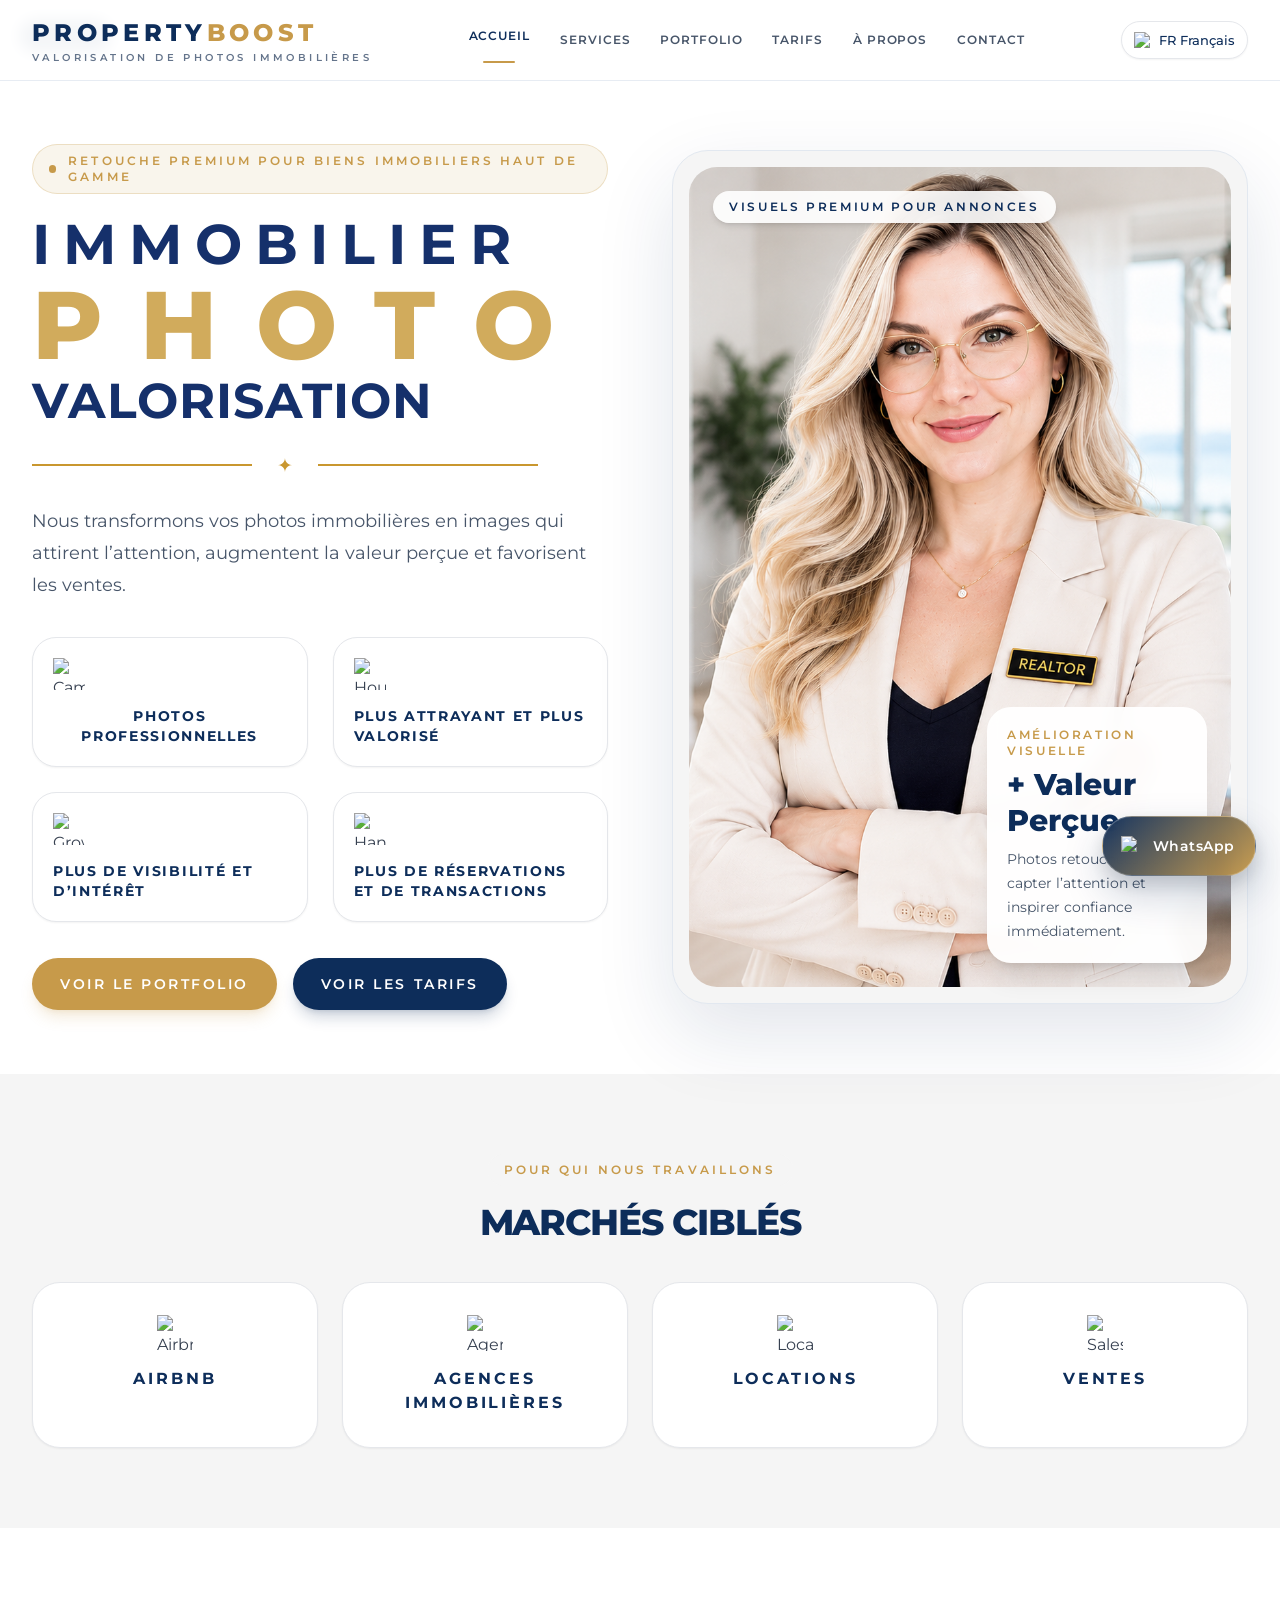
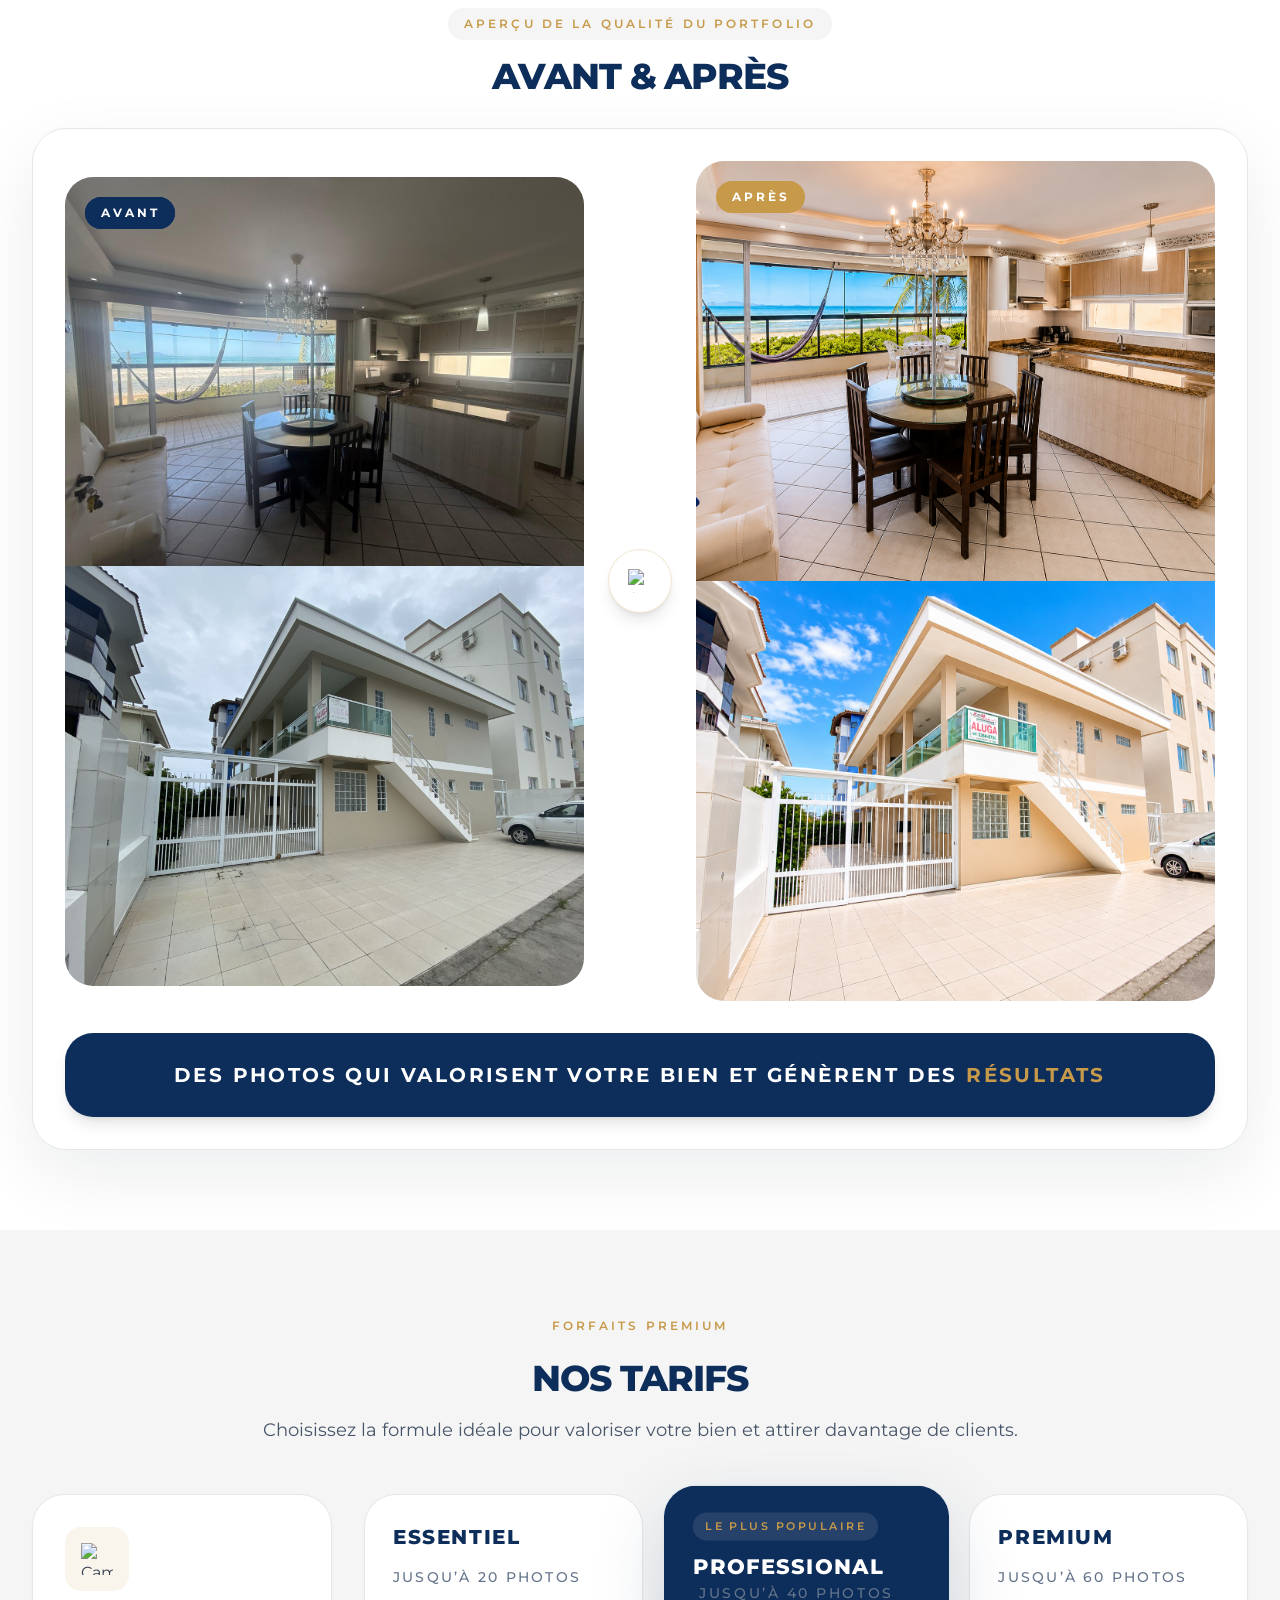
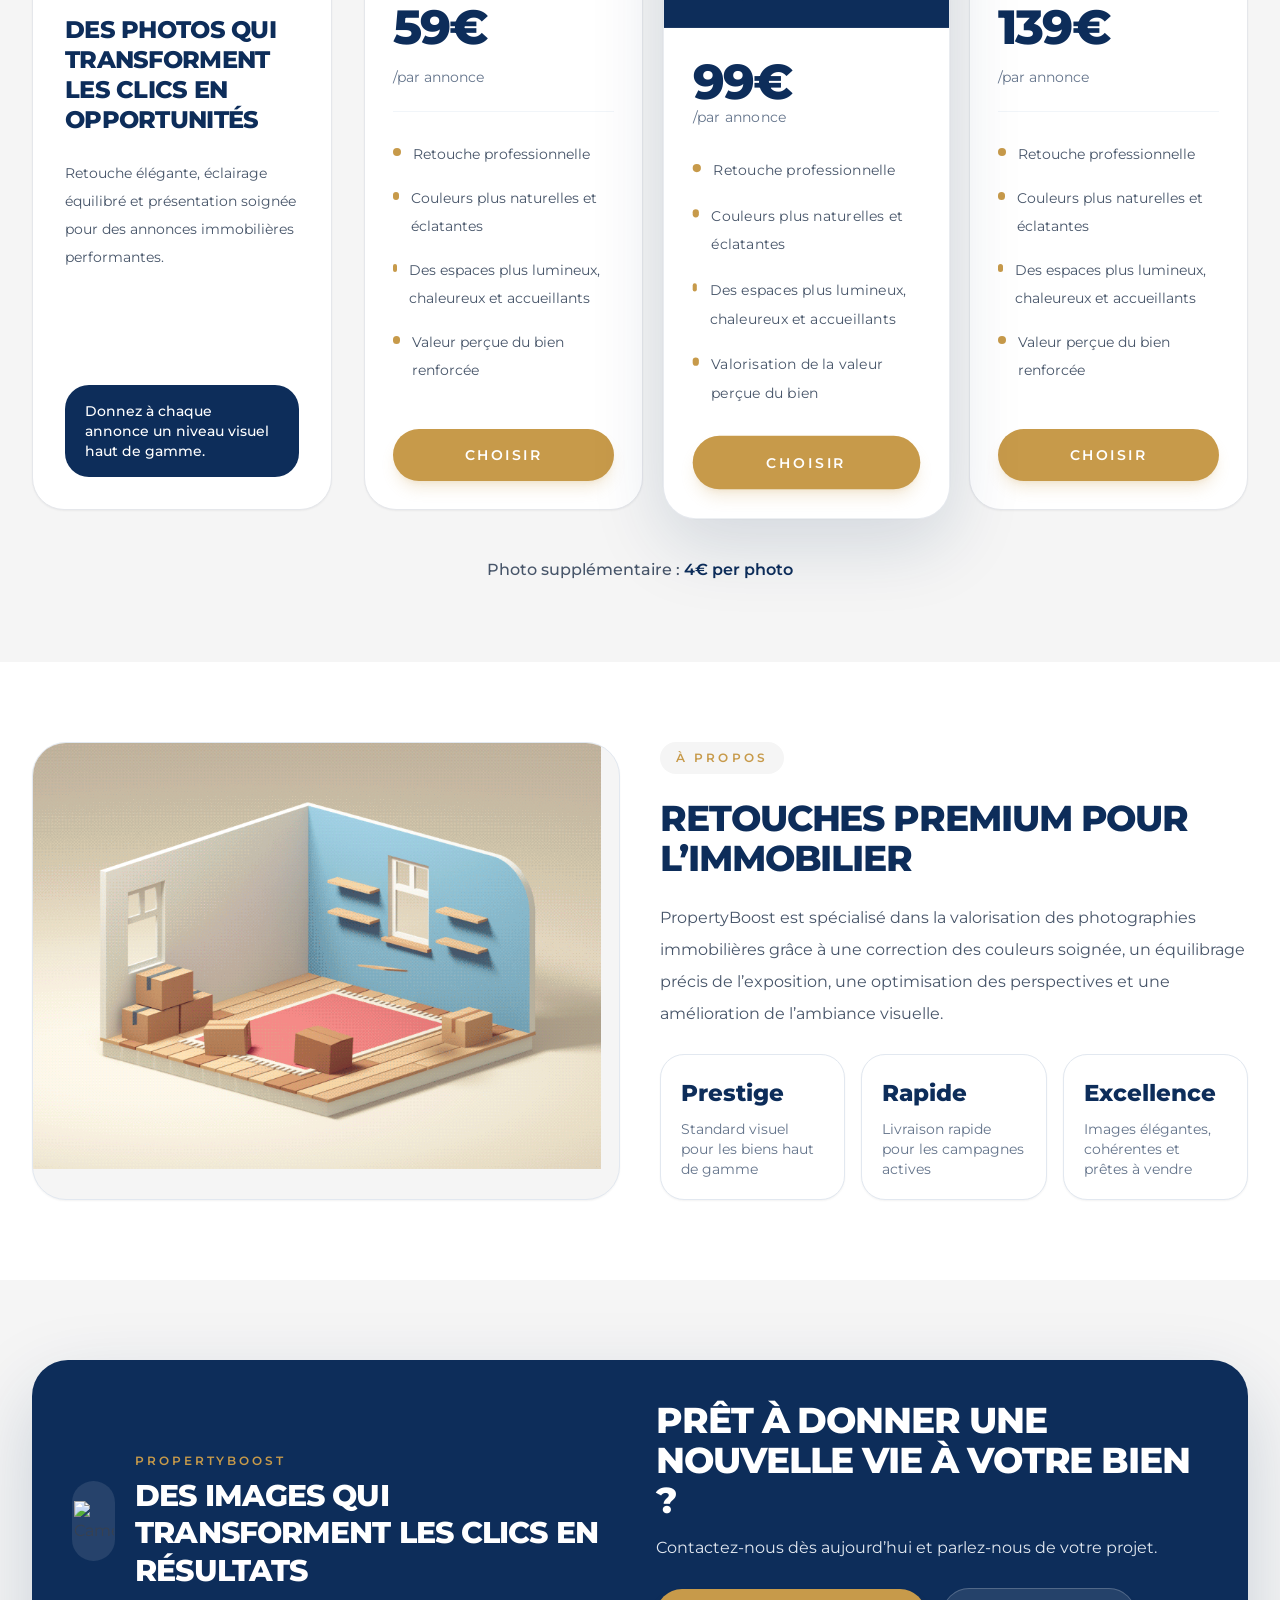
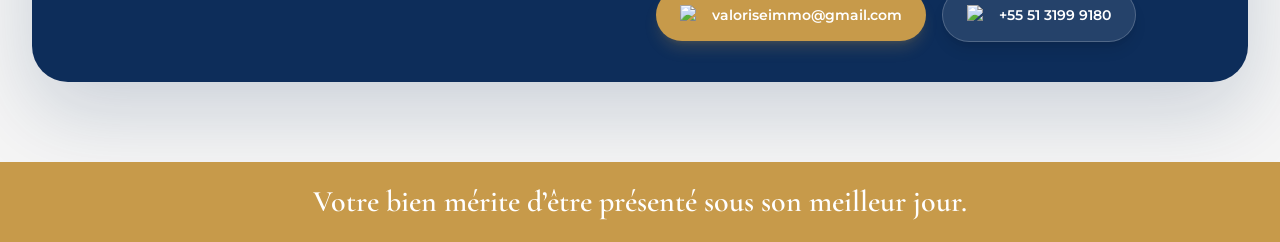
==== index-fr.html @ c387a3c5 "done" ====
<!DOCTYPE html>
<html lang="fr">

<head>
  <title>PropertyBoost | Valorisation de Photos Immobilières</title>
  <meta charset="UTF-8" />
  <meta name="viewport" content="width=device-width, initial-scale=1.0" />
  <meta name="robots" content="index,follow">
  <meta name="generator" content="GrapesJS Studio">
  <link rel="preconnect" href="https://fonts.googleapis.com" />
  <link rel="preconnect" href="https://fonts.gstatic.com" crossorigin="" />
  <link
    href="https://fonts.googleapis.com/css2?family=Montserrat:wght@400;500;600;700;800&amp;family=Cormorant+Garamond:wght@600&amp;display=swap"
    rel="stylesheet" />
  <link rel="stylesheet" href="style/style.css">
</head>

<body class="gjs-t-body font-body cls-b165z3">
  <header class="site-header">
    <div id="iqrh4" class="header-container"><a href="#home" id="i1y8k" class="gjs-t-link logo-link"><span id="ixnlo"
          class="font-heading logo-title">
          PROPERTY<span id="iyy2k" class="cls-drg2r9">BOOST</span></span><span id="ippuo" class="logo-subtitle">
          Valorisation de Photos Immobilières
        </span></a>
      <nav id="ilu0y" class="desktop-navigation">
        <ul id="iiwvq" class="navigation-menu">
          <li id="i2iug" class="navigation-item"><a href="#home" id="i4ako"
              class="gjs-t-link navigation-link">Accueil</a><span id="i8crd" class="active-underline"></span></li>
          <li id="i7rgg" class="navigation-item"><a href="#services" id="i0rs3"
              class="gjs-t-link navigation-link">Services</a><span class="active-underline" id="i9lhvs"></span></li>
          <li id="iofmj" class="navigation-item"><a href="#portfolio" id="i9e75"
              class="gjs-t-link navigation-link">Portfolio</a><span class="active-underline" id="iy57r4"></span></li>
          <li id="ifayh" class="navigation-item"><a href="#pricing" id="ibzce"
              class="gjs-t-link navigation-link">Tarifs</a><span class="active-underline" id="i9ditj"></span></li>
          <li id="ii6fx" class="navigation-item"><a href="#about" id="ijbl3"
              class="gjs-t-link navigation-link">À Propos</a><span class="active-underline" id="irwb7z"></span></li>
          <li id="ibzej" class="navigation-item"><a href="#contact" id="i36of"
              class="gjs-t-link navigation-link">Contact</a><span class="active-underline" id="ikwk45"></span></li>
        </ul>
      </nav>      
      <div id="i3m2j" class="header-actions">
        <div id="iolgo" class="language-selector-wrapper"><button type="button" id="ivhn7"
            class="gjs-t-border language-selector"><img
              src="https://api.iconify.design/lucide-globe.svg?color=%230D2D5A" alt="Globe" id="i4gx1"
              class="globe-icon" /><span id="i7l8g">FR Français</span></button>
          <div id="isf4d" class="language-dropdown"><a href="index-pt.html" id="i04xs" class="language-option">PT Português</a><a
              href="index-fr.html" id="iryu9" class="language-option">FR Français</a><a href="index.html" id="i0527"
              class="language-option">EN English</a></div>
        </div><button type="button" id="menuToggle" aria-expanded="false" aria-controls="mobileMenu"
          class="mobile-menu-button"><img src="https://api.iconify.design/lucide-menu.svg?color=%230D2D5A" alt="Menu"
            id="ip70k" class="menu-icon" /></button>
      </div>
    </div>
    <div id="mobileMenu" class="mobile-navigation-panel">
      <div id="mobileMenuContent" class="mobile-navigation-container">
        <nav>
          <ul id="icytn" class="mobile-navigation-menu">
            <li id="iad0h"><a href="#home" id="iinnr" class="navigation-link">Accueil</a></li>
            <li id="i6fok"><a href="#services" id="iric9" class="navigation-link">Services</a></li>
            <li id="i4dnq"><a href="#portfolio" id="iz6oi" class="navigation-link">Portfolio</a></li>
            <li id="iqvyj"><a href="#pricing" id="iq1dc" class="navigation-link">Tarifs</a></li>
            <li id="icka6"><a href="#about" id="ii0n7" class="navigation-link">À Propos</a></li>
            <li id="igbqf"><a href="#contact" id="iiorf" class="navigation-link">Contact</a></li>
          </ul>
        </nav>
        <div class="mobile-language-selector"><img src="https://api.iconify.design/lucide-globe.svg?color=%230D2D5A"
            alt="Globe" class="globe-icon" /><select type="text" class="language-dropdown">
            <option>PT Português</option>
            <option>FR Français</option>
            <option selected>EN English</option>
          </select></div>
      </div>
    </div>
  </header>

  <main class="main-content" id="izojv">
    <section id="home" class="hero-section">
      <div id="iqb0h" class="hero-container">
        <div class="hero-content">

          
          <div class="hero-text-block">
            <div class="hero-eyebrow"><span class="eyebrow-dot"></span>
              Retouche Premium pour Biens Immobiliers Haut de Gamme
            </div>

            <h1 class="hero-title">
    <span class="top">IMMOBILIER</span>
    <span class="middle">PHOTO</span>
    <span class="bottom">VALORISATION</span>
</h1>
<div class="divider" style="margin-top: 0px;">
        <span></span>
        <i>✦</i>
        <span></span>
    </div>

            <p class="hero-description">
              Nous transformons vos photos immobilières en images qui attirent l’attention, augmentent la valeur perçue et favorisent les ventes.
            </p>
          </div>

          <div class="features">


            <div id="ibzio3" class="gjs-t-border benefit-card"><img
                src="https://api.iconify.design/lucide-camera.svg?color=%23C79A4A" alt="Camera" id="it31qn"
                class="benefit-icon" />
              <h3 class="font-heading benefit-title">Photos Professionnelles</h3>
            </div>


            <div class="gjs-t-border benefit-card"><img
                src="https://api.iconify.design/lucide-house.svg?color=%23C79A4A" alt="House" class="benefit-icon" />
              <h3 class="font-heading benefit-title">Plus Attrayant et Plus Valorisé</h3>
            </div>

            <div class="gjs-t-border benefit-card"><img
                src="https://api.iconify.design/lucide-chart-column-increasing.svg?color=%23C79A4A" alt="Growth chart"
                class="benefit-icon" />
              <h3 class="font-heading benefit-title">Plus de Visibilité et d’Intérêt</h3>
            </div>
            <div class="gjs-t-border benefit-card"><img
                src="https://api.iconify.design/lucide-handshake.svg?color=%23C79A4A" alt="Handshake"
                class="benefit-icon" />
              <h3 class="font-heading benefit-title">Plus de Réservations et de Transactions</h3>
            </div>

          </div>




          <div class="hero-buttons"><a href="#portfolio" class="gjs-t-button primary-button" id="ih6dje">
              Voir le Portfolio
            </a><a href="#pricing" class="gjs-t-button secondary-button">
              Voir les Tarifs
            </a></div>
        </div>
        <div class="hero-media">
          <div id="ix55rl" class="hero-image-card"><img
              src="img/realtor.png"
              alt="Prestige real estate interior" id="iaegj3" class="hero-image" />
            <div class="hero-image-badge">
              Visuels Premium pour Annonces
            </div>
            <div class="hero-floating-stat">
              <div class="stat-label">Amélioration Visuelle</div>
              <div class="font-heading stat-value">+ Valeur Perçue</div>
              <p class="stat-description">Photos retouchées pour capter l’attention et inspirer confiance immédiatement.</p>
            </div>
          </div>
        </div>
      </div>
    </section>
    <section id="services" class="target-markets-section">
      <div class="markets-container" id="i5rl07">
        <div class="section-heading-block" id="i3jpkh"><span class="section-eyebrow">Pour Qui Nous Travaillons</span>
          <h2 class="gjs-t-h2 font-heading section-title">Marchés Ciblés</h2>
        </div>
        <div class="markets-grid">
          <div class="gjs-t-border market-card"><img
              src="https://api.iconify.design/lucide-bed-double.svg?color=%23C79A4A" alt="Airbnb icon"
              class="market-icon" />
            <h3 class="font-heading market-title">Airbnb</h3>
          </div>
          <div class="gjs-t-border market-card"><img
              src="https://api.iconify.design/lucide-building-2.svg?color=%23C79A4A" alt="Agencies icon"
              class="market-icon" />
            <h3 class="font-heading market-title">Agences Immobilières</h3>
          </div>
          <div class="gjs-t-border market-card"><img
              src="https://api.iconify.design/lucide-key-round.svg?color=%23C79A4A" alt="Locations icon"
              class="market-icon" />
            <h3 class="font-heading market-title">Locations</h3>
          </div>
          <div id="idj84i" class="gjs-t-border market-card"><img
              src="https://api.iconify.design/lucide-house.svg?color=%23C79A4A" alt="Sales icon" class="market-icon" />
            <h3 class="font-heading market-title">Ventes</h3>
          </div>
        </div>
      </div>
    </section>
    <section id="portfolio" class="before-after-section">
      <div id="i6tmho" class="before-after-container">
        <div class="section-heading-block" id="iyxge1"><span class="section-eyebrow">Aperçu de la Qualité du Portfolio</span>
          <h2 class="gjs-t-h2 font-heading section-title">Avant & Après</h2>
        </div>
        <div class="gjs-t-border comparison-card">
          <div id="iuucvt" class="comparison-grid">
            <div class="before-image-block"><span id="io1sx3" class="before-label">Avant</span><img alt="Before Image"
                src="img/before1.jpg" /><img
                src="img/before2.jpeg"
                alt="Before image" id="iiahxk" class="before-image" /><span id="ivdfng"
                class="before-label">Avant</span></div>
            <div class="arrow-button-wrapper"><button type="button" class="comparison-arrow-button"><img
                  src="https://api.iconify.design/lucide-arrow-right.svg?color=%230D2D5A" alt="Arrow right"
                  class="arrow-icon" /></button></div>
            <div class="after-image-block"><span class="after-label">Après</span><img
                src="img/after1.png"
                alt="After image" id="i7fdrf" class="after-image" /><img
                src="img/after2.png"
                alt="After image" id="i7fdrf-2" class="after-image" /></div>
          </div>
          <div class="highlight-banner">
            <p class="font-heading highlight-text">
              Des photos qui valorisent votre bien et génèrent des <span class="cls-w8lfhp">résultats</span></p>
          </div>
        </div>
      </div><span id="i8z3x3" class="before-label">Avant</span>
    </section>
    <section id="pricing" class="pricing-section">
      <div class="pricing-container">
        <div id="ian3tk" class="pricing-heading-block"><span class="section-eyebrow">Forfaits Premium</span>
          <h2 id="i8ly2t" class="gjs-t-h2 font-heading section-title">Nos Tarifs</h2>
          <p class="section-subtitle">Choisissez la formule idéale pour valoriser votre bien et attirer davantage de clients.</p>
        </div>
        <div class="pricing-layout">
          <div class="gjs-t-border institutional-card">
            <div class="institutional-content">
              <div class="institutional-icon-box"><img
                  src="https://api.iconify.design/lucide-camera.svg?color=%23C79A4A" alt="Camera icon"
                  class="institutional-icon" /></div>
              <h3 class="font-heading institutional-title">
                Des Photos Qui Transforment les Clics en Opportunités
              </h3>
              <p class="institutional-description">
                Retouche élégante, éclairage équilibré et présentation soignée pour des annonces immobilières performantes.
              </p>
            </div>
            <div class="institutional-footer">
              Donnez à chaque annonce un niveau visuel haut de gamme.
            </div>
          </div>
          <div id="ikaz5h" class="pricing-cards-grid">
            <article class="gjs-t-border pricing-card">
              <div class="pricing-card-header"><span class="font-heading plan-name">Essentiel</span><span
                  class="plan-volume">Jusqu’à 20 photos</span>
                <div class="price-block"><span id="iz72oi" class="font-heading price">59€</span></div><span
                  class="price-note">/par annonce</span>
              </div>
              <ul class="feature-list">
                <li class="feature-item"><span class="cls-12ids6"></span><span>Retouche professionnelle</span></li>
                <li class="feature-item"><span class="cls-nmmp1r"></span><span>Couleurs plus naturelles et éclatantes</span>
                </li>
                <li class="feature-item"><span class="cls-pkrexa"></span><span>Des espaces plus lumineux, chaleureux et accueillants</span></li>
                <li class="feature-item"><span class="cls-zg63nb"></span><span>Valeur perçue du bien renforcée</span>
                </li>
              </ul><a
                href="https://wa.me/555131999180?text=Hello!%20I%27ve%20seen%20your%20website%20and%20I%27m%20interested%20in%20the%20Essentiel%20package%20to%20improve%20the%20photos%20of%20my%20property.%20Could%20you%20tell%20me%20more%20about%20your%20services%20and%20pricing%3F"
                id="ip2obi" class="plan-button">Choisir</a>
            </article>
            <article class="gjs-t-border featured-pricing-card">
              <div class="featured-header">
                <div class="featured-label">Le Plus Populaire</div><span id="iklgr7"
                  class="font-heading plan-name">Professional</span><span id="i9tzn2" class="plan-volume"><br />
                  <div> Jusqu’à 40 photos</div>
                </span>
              </div>
              <div id="ism0sa" class="featured-body">
                <div class="price-block"><span class="font-heading price">99€</span></div><span
                  class="price-note">/par annonce</span>
                <ul class="feature-list">
                  <li class="feature-item"><span class="cls-j9nxk5"></span><span>Retouche professionnelle</span></li>
                  <li class="feature-item"><span class="cls-llq90h"></span><span>Couleurs plus naturelles et éclatantes</span>
                  </li>
                  <li class="feature-item"><span class="cls-pkrexa"></span><span>Des espaces plus lumineux, chaleureux et accueillants</span></li>
                  <li class="feature-item"><span class="cls-ceo98e"></span><span>Valorisation de la valeur perçue du bien</span></li>
                </ul><a
                  href="https://wa.me/555131999180?text=Hello!%20I%27ve%20seen%20your%20website%20and%20I%27m%20interested%20in%20the%20Professional%20package%20to%20improve%20the%20photos%20of%20my%20property.%20Could%20you%20tell%20me%20more%20about%20your%20services%20and%20pricing%3F"
                  id="iwxd4n" class="plan-button">Choisir</a>
              </div>
            </article>
            <article id="imapnm" class="gjs-t-border pricing-card">
              <div class="pricing-card-header"><span class="font-heading plan-name">Premium</span><span
                  class="plan-volume">Jusqu’à 60 photos</span>
                <div class="price-block"><span class="font-heading price">139€</span></div><span
                  class="price-note">/par annonce</span>
              </div>
              <ul class="feature-list">
                <li class="feature-item"><span class="cls-le7lk2"></span><span>Retouche professionnelle</span></li>
                <li class="feature-item"><span class="cls-ptq5at"></span><span>Couleurs plus naturelles et éclatantes</span>
                </li>
                <li class="feature-item"><span class="cls-pkrexa"></span><span>Des espaces plus lumineux, chaleureux et accueillants</span></li>
                <li class="feature-item"><span class="cls-8adt18"></span><span>Valeur perçue du bien renforcée</span>
                </li>
              </ul><a
                href="https://wa.me/555131999180?text=Hello!%20I%27ve%20seen%20your%20website%20and%20I%27m%20interested%20in%20the%20Premium%20package%20to%20improve%20the%20photos%20of%20my%20property.%20Could%20you%20tell%20me%20more%20about%20your%20services%20and%20pricing%3F"
                id="i4w1ez" class="plan-button">Choisir</a>
            </article>
          </div>
        </div>
        <div id="ixn4tl" class="additional-pricing-note">
          Photo supplémentaire : <span class="cls-5soxs5">4€ per photo</span></div>
      </div>
    </section>
    <section id="about" class="about-section">
      <div class="about-container">
        <div class="about-media" id="iqmsd5"><img alt="gif"
            src="img/gif.gif"
            id="ivww44" /></div>
        <div class="about-content"><span class="section-eyebrow" id="ix8ldb">À Propos</span>
          <h2 class="gjs-t-h2 font-heading section-title" id="idlg52">Retouches Premium pour l’Immobilier</h2>
          <p class="about-paragraph" id="i5cs02">PropertyBoost est spécialisé dans la valorisation des photographies immobilières grâce à une correction des couleurs soignée, un équilibrage précis de l’exposition, une optimisation des perspectives et une amélioration de l’ambiance visuelle. </p>
          <div class="about-stats">
            <div class="stat-card">
              <div class="font-heading stat-number">Prestige</div>
              <div class="stat-text">Standard visuel pour les biens haut de gamme</div>
            </div>
            <div class="stat-card">
              <div class="font-heading stat-number">Rapide</div>
              <div class="stat-text">Livraison rapide pour les campagnes actives</div>
            </div>
            <div class="stat-card">
              <div class="font-heading stat-number">Excellence</div>
              <div class="stat-text">Images élégantes, cohérentes et prêtes à vendre</div>
            </div>
          </div>
        </div>
      </div>
    </section>
    <section id="contact" class="final-cta-section">
      <div id="iu2zzf" class="cta-container">
        <div id="izx1ih" class="cta-banner">
          <div class="cta-left-column">
            <div class="cta-icon-wrap"><img src="https://api.iconify.design/lucide-camera.svg?color=%23C79A4A"
                alt="Camera icon" class="cta-camera-icon" /></div>
            <div class="cta-left-content"><span class="cta-left-label">PropertyBoost</span>
              <p class="font-heading cta-left-text">
                Des Images Qui Transforment les Clics en Résultats
              </p>
            </div>
          </div>
          <div class="cta-right-column" id="i6k6xg">
            <div class="cta-text-block">
              <h2 id="iuixsd" class="font-heading cta-heading">
                Prêt à Donner une Nouvelle Vie à Votre Bien ?
              </h2>
              <p id="iil52k" class="cta-subtitle">Contactez-nous dès aujourd’hui et parlez-nous de votre projet.</p>
            </div>
            <div class="cta-buttons-row"><a href="mailto:valoriseimmo@gmail.com?subject=Contact Property Boost"
                id="ib0dyj" class="email-button"><img src="https://api.iconify.design/lucide-mail.svg?color=white"
                  alt="Email" class="email-icon" /> valoriseimmo@gmail.com</a><a
                href="https://wa.me/555131999180?text=Hello!%20I%27ve%20seen%20your%20website%20and%20I%27m%20interested%20in%20improving%20the%20photos%20of%20my%20property.%20Could%20you%20tell%20me%20more%20about%20your%20services%20and%20pricing%3F"
                id="i4ntef" target="_blank" rel="noopener noreferrer" class="whatsapp-button"><img
                  src="https://api.iconify.design/lucide-phone.svg?color=white" alt="Phone" id="i1bjzq"
                  class="phone-icon" /> +55 51 3199 9180</a></div>
          </div>
        </div>
      </div>
    </section>
  </main>
  <footer id="iks1ra" class="site-footer">
    <div id="itfjbk" class="footer-container">
      <p id="i6km2o" class="font-script footer-text">
        Votre bien mérite d’être présenté sous son meilleur jour.
      </p>
    </div><a
      href="https://wa.me/555131999180?text=Hello!%20I%27ve%20seen%20your%20website%20and%20I%27m%20interested%20in%20improving%20the%20photos%20of%20my%20property.%20Could%20you%20tell%20me%20more%20about%20your%20services%20and%20pricing%3F"
      id="i4ntef-2" target="_blank" rel="noopener noreferrer" aria-label="Chat with us on WhatsApp"
      class="whatsapp-button floating-whatsapp-button"><img
        src="https://api.iconify.design/lucide-message-circle.svg?color=white" alt="WhatsApp" id="i1bjzq-2"
        class="phone-icon" /><span>WhatsApp</span></a>
  </footer>
  <script id="iv6ysm">
    const menuToggle = document.getElementById('menuToggle');
    const mobileMenuContent = document.getElementById('mobileMenuContent');
    const mobileMenu = document.getElementById('mobileMenu');

    if (menuToggle && mobileMenuContent) {
      mobileMenuContent.classList.add('hidden');

      menuToggle.addEventListener('click', function () {
        const isOpen = !mobileMenuContent.classList.contains('hidden');
        mobileMenuContent.classList.toggle('hidden');
        menuToggle.setAttribute('aria-expanded', String(!isOpen));
      });

      document.querySelectorAll('#mobileMenuContent a').forEach(function (link) {
        link.addEventListener('click', function () {
          mobileMenuContent.classList.add('hidden');
          menuToggle.setAttribute('aria-expanded', 'false');
        });
      });
    }

    const portfolioSection = document.getElementById('portfolio');
    const pricingSection = document.getElementById('pricing');
    if (portfolioSection && pricingSection && portfolioSection.nextElementSibling !== pricingSection) {
      portfolioSection.insertAdjacentElement('afterend', pricingSection);
    }

    const desktopLinks = Array.from(document.querySelectorAll('#iiwvq .navigation-link'));
    const desktopItems = Array.from(document.querySelectorAll('#iiwvq li'));

    function setActiveNav(hash) {
      desktopItems.forEach(function (item) {
        const underline = item.querySelector('.active-underline');
        const link = item.querySelector('.navigation-link');
        const isActive = link && link.getAttribute('href') === hash;

        if (underline) {
          underline.style.display = isActive ? 'block' : 'none';
        }

        if (link) {
          link.style.color = isActive ? 'rgb(13 45 90 / 1)' : 'rgb(71 85 105 / 1)';
        }
      });
    }

    function getCurrentSection() {
      const header = document.querySelector('.site-header');
      const headerOffset = header ? header.offsetHeight + 120 : 200;
      let currentHash = '#home';

      desktopLinks.forEach(function (link) {
        const hash = link.getAttribute('href');
        if (!hash || !hash.startsWith('#')) return;
        const section = document.querySelector(hash);
        if (!section) return;

        const top = section.offsetTop;
        if (window.scrollY >= top - headerOffset) {
          currentHash = hash;
        }
      });

      return currentHash;
    }

    function updateActiveOnScroll() {
      setActiveNav(getCurrentSection());
    }

    desktopLinks.forEach(function (link) {
      link.addEventListener('click', function () {
        const hash = link.getAttribute('href');
        if (hash) {
          setActiveNav(hash);
        }
      });
    });

    window.addEventListener('scroll', updateActiveOnScroll, { passive: true });
    window.addEventListener('load', updateActiveOnScroll);
    window.addEventListener('resize', updateActiveOnScroll);
    updateActiveOnScroll();
  </script>
  <script src="js/gjs-project.grapesjs"></script>
  <script src="js/js.js"></script>

</body>

</html>
---- style/style.css ----
* {
    box-sizing: border-box;
}

body {
    margin: 0;
}

:root {
    --gjs-t-color-primary: #0D2D5A;
    --gjs-t-color-secondary: #C79A4A;
    --gjs-t-color-accent: #F5F5F5;
    --gjs-t-color-success: #2E7D32;
    --gjs-t-color-warning: #B7791F;
    --gjs-t-color-error: #C53030;
}

html {
    scroll-behavior: smooth;
}

.gjs-t-body {
    background-color: #FFFFFF;
    color: #374151;
    font-size: 16px;
    line-height: 1.7;
}

.gjs-t-h1 {
    color: #0D2D5A;
    font-size: 64px;
    line-height: 1.05;
}

.gjs-t-h2 {
    color: #0D2D5A;
    font-size: 40px;
    line-height: 1.15;
}

.gjs-t-button {
    background-color: #0D2D5A;
    color: #FFFFFF;
    border-radius: 9999px;
}

.gjs-t-link {
    color: #0D2D5A;
    text-decoration: none;
}

.gjs-t-border {
    border-radius: 24px;
    border-color: #E5E7EB;
}

.font-heading {
    font-family: 'Montserrat', sans-serif;
}

.font-body {
    font-family: 'Montserrat', sans-serif;
}

.font-script {
    font-family: 'Cormorant Garamond', serif;
}

.text-balance {
    text-wrap: balance;
}

*,
::before,
::after {
    box-sizing: border-box;
    border-width: 0;
    border-style: solid;
    border-color: #e5e7eb;
}

html,
:host {
    line-height: 1.5;
    -webkit-text-size-adjust: 100%;
    -moz-tab-size: 4;
    tab-size: 4;
    font-family: ui-sans-serif, system-ui, sans-serif, "Apple Color Emoji", "Segoe UI Emoji", "Segoe UI Symbol", "Noto Color Emoji";
    font-feature-settings: normal;
    font-variation-settings: normal;
    -webkit-tap-highlight-color: transparent;
}

body {
    margin: 0;
    line-height: inherit;
}

hr {
    height: 0;
    color: inherit;
    border-top-width: 1px;
}

abbr:where([title]) {
    text-decoration: underline dotted;
}

h1,
h2,
h3,
h4,
h5,
h6 {
    font-size: inherit;
    font-weight: inherit;
}

a {
    color: inherit;
    text-decoration: inherit;
}

b,
strong {
    font-weight: bolder;
}

code,
kbd,
samp,
pre {
    font-family: ui-monospace, SFMono-Regular, Menlo, Monaco, Consolas, "Liberation Mono", "Courier New", monospace;
    font-feature-settings: normal;
    font-variation-settings: normal;
    font-size: 1em;
}

small {
    font-size: 80%;
}

sub,
sup {
    font-size: 75%;
    line-height: 0;
    position: relative;
    vertical-align: baseline;
}

sub {
    bottom: -0.25em;
}

sup {
    top: -0.5em;
}

table {
    text-indent: 0;
    border-color: inherit;
    border-collapse: collapse;
}

button,
input,
optgroup,
select,
textarea {
    font-family: inherit;
    font-feature-settings: inherit;
    font-variation-settings: inherit;
    font-size: 100%;
    font-weight: inherit;
    line-height: inherit;
    letter-spacing: inherit;
    color: inherit;
    margin: 0;
    padding: 0;
}

button,
select {
    text-transform: none;
}

button,
input:where([type='button']),
input:where([type='reset']),
input:where([type='submit']) {
    -webkit-appearance: button;
    background-color: transparent;
    background-image: none;
}

:-moz-focusring {
    outline: auto;
}

:-moz-ui-invalid {
    box-shadow: none;
}

progress {
    vertical-align: baseline;
}

::-webkit-inner-spin-button,
::-webkit-outer-spin-button {
    height: auto;
}

[type='search'] {
    -webkit-appearance: textfield;
    outline-offset: -2px;
}

::-webkit-search-decoration {
    -webkit-appearance: none;
}

::-webkit-file-upload-button {
    -webkit-appearance: button;
    font: inherit;
}

summary {
    display: list-item;
}

blockquote,
dl,
dd,
h1,
h2,
h3,
h4,
h5,
h6,
hr,
figure,
p,
pre {
    margin: 0;
}

fieldset {
    margin: 0;
    padding: 0;
}

legend {
    padding: 0;
}

ol,
ul,
menu {
    list-style: none;
    margin: 0;
    padding: 0;
}

dialog {
    padding: 0;
}

textarea {
    resize: vertical;
}

input::placeholder,
textarea::placeholder {
    opacity: 1;
    color: #9ca3af;
}

button,
[role="button"] {
    cursor: pointer;
}

:disabled {
    cursor: default;
}

img,
svg,
video,
canvas,
audio,
iframe,
embed,
object {
    display: block;
    vertical-align: middle;
}

img,
video {
    max-width: 100%;
    height: auto;
}

[hidden] {
    display: none;
}

.cls-b165z3 {
    background-color: rgb(255 255 255 / 1);
}

.site-header {
    position: fixed;
    top: 0px;
    left: 0px;
    right: 0px;
    z-index: 50;
    border-bottom-width: 1px;
    border-color: rgb(226 232 240 / 0.8);
    background-color: rgb(255 255 255 / 0.95);
    backdrop-filter: blur(8px);
}

.header-container {
    margin-left: auto;
    margin-right: auto;
    display: grid;
    height: 5rem;
    max-width: 80rem;
    align-items: center;
    justify-content: space-between;
    gap: 1.5rem;
    padding-left: 2rem;
    padding-right: 2rem;
    grid-template-columns: auto minmax(0, 1fr) auto;
    column-gap: 3rem;
}

.logo-link {
    display: flex;
    min-width: 220px;
    flex-direction: column;
    line-height: 1;
    justify-self: start;
    align-self: center;
}

.logo-title {
    font-size: 1.5rem;
    line-height: 2rem;
    font-weight: 800;
    letter-spacing: 0.18em;
    color: rgb(13 45 90 / 1);
}

.cls-drg2r9 {
    color: rgb(199 154 74 / 1);
}

.logo-subtitle {
    margin-top: 0.25rem;
    font-size: 10px;
    font-weight: 600;
    text-transform: uppercase;
    letter-spacing: 0.34em;
    color: rgb(100 116 139 / 1);
}

.desktop-navigation {
    display: flex;
    flex: 0 1 auto;
    justify-content: center;
    align-items: center;
    min-width: 0;
}

.navigation-menu {
    display: flex;
    align-items: center;
    gap: 1.5rem;
    font-size: 13px;
    font-weight: 600;
    text-transform: uppercase;
    letter-spacing: 0.12em;
    color: rgb(13 45 90 / 1);
}

.navigation-item {
    display: flex;
    flex-direction: column;
    align-items: center;
    gap: 0.5rem;
}

.navigation-link {
    display: block;
    border-radius: 1rem;
    padding-left: 0.85rem;
    padding-right: 0.85rem;
    padding-top: 0.75rem;
    padding-bottom: 0.75rem;
    font-size: 0.875rem;
    line-height: 1.25rem;
    font-weight: 600;
    text-transform: uppercase;
    letter-spacing: 0.12em;
    color: rgb(71 85 105 / 1);
    transition-property: color, background-color, border-color, text-decoration-color, fill, stroke, opacity, box-shadow, transform, filter, backdrop-filter;
    transition-timing-function: cubic-bezier(0.4, 0, 0.2, 1);
    transition-duration: 150ms;
}

.navigation-link:hover {
    background-color: rgb(245 245 245 / 1);
    color: rgb(13 45 90 / 1);
}

.active-underline {
    height: 0.125rem;
    width: 2.5rem;
    border-radius: 9999px;
    background-color: rgb(199 154 74 / 1);
}

.header-actions {
    display: flex;
    align-items: center;
    gap: 0;
    justify-self: end;
    align-self: center;
}

.language-selector-wrapper {
    position: relative;
    display: flex;
    align-items: center;
    justify-content: flex-end;
}

.language-selector {
    display: flex;
    align-items: center;
    gap: 0.75rem;
    border-radius: 9999px;
    border-width: 1px;
    background-color: rgb(255 255 255 / 1);
    padding-left: 0.9rem;
    padding-right: 0.9rem;
    padding-top: 0.55rem;
    padding-bottom: 0.55rem;
    font-size: 0.875rem;
    line-height: 1.25rem;
    font-weight: 500;
    color: rgb(13 45 90 / 1);
    box-shadow: 0 0 #0000, 0 0 #0000, 0 1px 2px 0 rgb(0 0 0 / 0.05);
    transition-property: color, background-color, border-color, text-decoration-color, fill, stroke, opacity, box-shadow, transform, filter, backdrop-filter;
    transition-timing-function: cubic-bezier(0.4, 0, 0.2, 1);
    transition-duration: 150ms;
    min-height: 2.75rem;
    white-space: nowrap;
}

.language-selector:hover {
    border-color: rgb(199 154 74 / 1);
    color: rgb(199 154 74 / 1);
}

.globe-icon {
    height: 1rem;
    width: 1rem;
}

.language-dropdown {
    width: max-content;
    background-color: rgb(255 255 255 / 0.98);
    font-size: 0.875rem;
    line-height: 1.25rem;
    font-weight: 500;
    color: rgb(13 45 90 / 1);
    outline: 2px solid transparent;
    outline-offset: 2px;
    position: absolute;
    top: calc(100% + 0.65rem);
    right: 0;
    display: none;
    min-width: 100%;
    border: 1px solid rgb(226 232 240 / 1);
    border-radius: 1rem;
    padding: 0.45rem;
    box-shadow: 0 18px 40px rgba(15, 23, 42, 0.12);
    backdrop-filter: blur(10px);
    z-index: 60;
}

.language-option {
    border-radius: 0.75rem;
    background-color: rgb(248 250 252 / 1);
    padding-left: 0.75rem;
    padding-right: 0.75rem;
    padding-top: 0.5rem;
    padding-bottom: 0.5rem;
    font-size: 0.875rem;
    line-height: 1.25rem;
    font-weight: 600;
    color: rgb(13 45 90 / 1);
    display: block;
}

.mobile-menu-button {
    display: none;
    height: 2.75rem;
    width: 2.75rem;
    align-items: center;
    justify-content: center;
    border-radius: 9999px;
    border-width: 1px;
    border-color: rgb(226 232 240 / 1);
    color: rgb(13 45 90 / 1);
    box-shadow: 0 0 #0000, 0 0 #0000, 0 1px 2px 0 rgb(0 0 0 / 0.05);
    transition-property: color, background-color, border-color, text-decoration-color, fill, stroke, opacity, box-shadow, transform, filter, backdrop-filter;
    transition-timing-function: cubic-bezier(0.4, 0, 0.2, 1);
    transition-duration: 150ms;
}

.mobile-menu-button:hover {
    border-color: rgb(199 154 74 / 1);
    color: rgb(199 154 74 / 1);
}

.menu-icon {
    height: 1.25rem;
    width: 1.25rem;
}

.mobile-navigation-panel {
    display: none;
    border-top-width: 1px;
    border-color: rgb(226 232 240 / 1);
    background-color: rgb(255 255 255 / 1);
}

.mobile-navigation-container {
    margin-left: auto;
    margin-right: auto;
    display: none;
    max-width: 80rem;
    flex-direction: column;
    gap: 1.25rem;
    padding-left: 1.25rem;
    padding-right: 1.25rem;
    padding-top: 1.25rem;
    padding-bottom: 1.25rem;
}

.mobile-navigation-menu {
    display: flex;
    flex-direction: column;
    gap: 0.5rem;
}

.mobile-language-selector {
    display: flex;
    align-items: center;
    gap: 0.75rem;
    border-radius: 1rem;
    border-width: 1px;
    border-color: rgb(226 232 240 / 1);
    background-color: rgb(255 255 255 / 1);
    padding-left: 1rem;
    padding-right: 1rem;
    padding-top: 0.75rem;
    padding-bottom: 0.75rem;
}

.main-content {
    padding-top: 5rem;
}

.hero-section {
    background-color: rgb(255 255 255 / 1);
}

.hero-container {
    margin-left: auto;
    margin-right: auto;
    display: grid;
    min-height: 700px;
    max-width: 80rem;
    grid-template-columns: repeat(2, minmax(0, 1fr));
    align-items: center;
    gap: 4rem;
    padding-left: 2rem;
    padding-right: 2rem;
    padding-top: 4rem;
    padding-bottom: 4rem;
}

.hero-content {
    display: flex;
    flex-direction: column;
    gap: 2.25rem;
}

.hero-text-block {
    display: flex;
    flex-direction: column;
    gap: 1.5rem;
}

.hero-eyebrow {
    display: inline-flex;
    width: fit-content;
    align-items: center;
    gap: 0.75rem;
    border-radius: 9999px;
    border-width: 1px;
    border-color: rgb(199 154 74 / 0.25);
    background-color: rgb(199 154 74 / 0.1);
    padding-left: 1rem;
    padding-right: 1rem;
    padding-top: 0.5rem;
    padding-bottom: 0.5rem;
    font-size: 0.75rem;
    line-height: 1rem;
    font-weight: 600;
    text-transform: uppercase;
    letter-spacing: 0.26em;
    color: rgb(199 154 74 / 1);
}

.eyebrow-dot {
    height: 0.5rem;
    width: 0.5rem;
    border-radius: 9999px;
    background-color: rgb(199 154 74 / 1);
}

.hero-heading {
    text-wrap: balance;
    font-size: 78px;
    font-weight: 800;
    text-transform: uppercase;
    letter-spacing: -0.04em;
    color: rgb(13 45 90 / 1);
}

.cls-keezv7 {
    color: rgb(199 154 74 / 1);
}

.hero-description {
    max-width: 42rem;
    font-size: 1.125rem;
    line-height: 2rem;
    color: rgb(71 85 105 / 1);
}

.benefits-row {
    display: grid;
    grid-template-columns: repeat(4, minmax(0, 1fr));
    gap: 1rem;
}

.benefit-card {
    display: flex;
    flex-direction: column;
    gap: 1rem;
    border-radius: 1.5rem;
    border-width: 1px;
    background-color: rgb(255 255 255 / 1);
    padding: 1.25rem;
    box-shadow: 0 0 #0000, 0 0 #0000, 0 1px 2px 0 rgb(0 0 0 / 0.05);
    transition-property: color, background-color, border-color, text-decoration-color, fill, stroke, opacity, box-shadow, transform, filter, backdrop-filter;
    transition-timing-function: cubic-bezier(0.4, 0, 0.2, 1);
    transition-duration: 150ms;
}

.benefit-card:hover {
    transform: translate(0, -0.25rem) rotate(0) skewX(0) skewY(0) scaleX(1) scaleY(1);
    border-color: rgb(199 154 74 / 0.4);
    box-shadow: 0 0 #0000, 0 0 #0000, 0 10px 15px -3px rgb(0 0 0 / 0.1), 0 4px 6px -4px rgb(0 0 0 / 0.1);
}

.benefit-icon {
    height: 2rem;
    width: 2rem;
}

.benefit-title {
    font-size: 0.875rem;
    line-height: 1.25rem;
    font-weight: 700;
    text-transform: uppercase;
    letter-spacing: 0.12em;
    color: rgb(13 45 90 / 1);
}

.hero-buttons {
    display: flex;
    align-items: center;
    gap: 1rem;
}

.primary-button {
    display: inline-flex;
    align-items: center;
    justify-content: center;
    border-radius: 9999px;
    background-color: rgb(199 154 74 / 1);
    padding-left: 1.75rem;
    padding-right: 1.75rem;
    padding-top: 1rem;
    padding-bottom: 1rem;
    font-size: 0.875rem;
    line-height: 1.25rem;
    font-weight: 600;
    text-transform: uppercase;
    letter-spacing: 0.18em;
    color: rgb(255 255 255 / 1);
    box-shadow: 0 0 #0000, 0 0 #0000, 0 10px 15px -3px rgb(199 154 74 / 0.2), 0 4px 6px -4px rgb(199 154 74 / 0.2);
    transition-property: color, background-color, border-color, text-decoration-color, fill, stroke, opacity, box-shadow, transform, filter, backdrop-filter;
    transition-timing-function: cubic-bezier(0.4, 0, 0.2, 1);
    transition-duration: 150ms;
}

.primary-button:hover {
    transform: translate(0, -0.125rem) rotate(0) skewX(0) skewY(0) scaleX(1) scaleY(1);
    background-color: rgb(185 140 63 / 1);
}

.primary-button:focus {
    outline: 2px solid transparent;
    outline-offset: 2px;
    box-shadow: 0 0 0 2px #fff, 0 0 0 calc(2px + 2px) rgb(199 154 74 / 1), 0 10px 15px -3px rgb(199 154 74 / 0.2), 0 4px 6px -4px rgb(199 154 74 / 0.2);
}

.secondary-button {
    display: inline-flex;
    align-items: center;
    justify-content: center;
    border-radius: 9999px;
    background-color: rgb(13 45 90 / 1);
    padding-left: 1.75rem;
    padding-right: 1.75rem;
    padding-top: 1rem;
    padding-bottom: 1rem;
    font-size: 0.875rem;
    line-height: 1.25rem;
    font-weight: 600;
    text-transform: uppercase;
    letter-spacing: 0.18em;
    color: rgb(255 255 255 / 1);
    box-shadow: 0 0 #0000, 0 0 #0000, 0 10px 15px -3px rgb(13 45 90 / 0.2), 0 4px 6px -4px rgb(13 45 90 / 0.2);
    transition-property: color, background-color, border-color, text-decoration-color, fill, stroke, opacity, box-shadow, transform, filter, backdrop-filter;
    transition-timing-function: cubic-bezier(0.4, 0, 0.2, 1);
    transition-duration: 150ms;
}

.secondary-button:hover {
    transform: translate(0, -0.125rem) rotate(0) skewX(0) skewY(0) scaleX(1) scaleY(1);
    background-color: rgb(18 56 111 / 1);
}

.secondary-button:focus {
    outline: 2px solid transparent;
    outline-offset: 2px;
    box-shadow: 0 0 0 2px #fff, 0 0 0 calc(2px + 2px) rgb(13 45 90 / 1), 0 10px 15px -3px rgb(13 45 90 / 0.2), 0 4px 6px -4px rgb(13 45 90 / 0.2);
}

.hero-media {
    position: relative;
}

.hero-image-card {
    position: relative;
    overflow: hidden;
    border-radius: 36px;
    border-width: 1px;
    border-color: rgb(226 232 240 / 1);
    background-color: rgb(245 245 245 / 1);
    padding: 1rem;
    box-shadow: 0 0 #0000, 0 0 #0000, 0 30px 80px rgba(13, 45, 90, 0.12);
}

.hero-image {
    height: 820px;
    width: 100%;
    border-radius: 28px;
    object-fit: cover;
}

.hero-image-badge {
    position: absolute;
    left: 2.5rem;
    top: 2.5rem;
    border-radius: 9999px;
    background-color: rgb(255 255 255 / 0.9);
    padding-left: 1rem;
    padding-right: 1rem;
    padding-top: 0.5rem;
    padding-bottom: 0.5rem;
    font-size: 0.75rem;
    line-height: 1rem;
    font-weight: 600;
    text-transform: uppercase;
    letter-spacing: 0.22em;
    color: rgb(13 45 90 / 1);
    box-shadow: 0 0 #0000, 0 0 #0000, 0 4px 6px -1px rgb(0 0 0 / 0.1), 0 2px 4px -2px rgb(0 0 0 / 0.1);
    backdrop-filter: blur(8px);
}

.hero-floating-stat {
    position: absolute;
    bottom: 2.5rem;
    right: 2.5rem;
    max-width: 220px;
    border-radius: 1.5rem;
    background-color: rgb(255 255 255 / 0.95);
    padding: 1.25rem;
    box-shadow: 0 0 #0000, 0 0 #0000, 0 20px 25px -5px rgb(0 0 0 / 0.1), 0 8px 10px -6px rgb(0 0 0 / 0.1);
    backdrop-filter: blur(8px);
}

.stat-label {
    font-size: 0.75rem;
    line-height: 1rem;
    font-weight: 600;
    text-transform: uppercase;
    letter-spacing: 0.22em;
    color: rgb(199 154 74 / 1);
}

.stat-value {
    margin-top: 0.5rem;
    font-size: 1.875rem;
    line-height: 2.25rem;
    font-weight: 800;
    color: rgb(13 45 90 / 1);
}

.stat-description {
    margin-top: 0.5rem;
    font-size: 0.875rem;
    line-height: 1.5rem;
    color: rgb(71 85 105 / 1);
}

.before-after-section {
    background-color: rgb(245 245 245 / 1);
    padding-top: 5rem;
    padding-bottom: 5rem;
}

.before-after-container {
    margin-left: auto;
    margin-right: auto;
    display: flex;
    max-width: 80rem;
    flex-direction: column;
    gap: 2rem;
    padding-left: 2rem;
    padding-right: 2rem;
}

.section-heading-block {
    display: flex;
    flex-direction: column;
    align-items: center;
    gap: 1rem;
    text-align: center;
}

.section-eyebrow {
    width: fit-content;
    border-radius: 9999px;
    background-color: rgb(245 245 245 / 1);
    padding-left: 1rem;
    padding-right: 1rem;
    padding-top: 0.5rem;
    padding-bottom: 0.5rem;
    font-size: 0.75rem;
    line-height: 1rem;
    font-weight: 600;
    text-transform: uppercase;
    letter-spacing: 0.26em;
    color: rgb(199 154 74 / 1);
}

.section-title {
    font-size: 2.25rem;
    line-height: 2.5rem;
    font-weight: 800;
    text-transform: uppercase;
    letter-spacing: -0.03em;
    color: rgb(13 45 90 / 1);
}

.comparison-card {
    position: relative;
    overflow: hidden;
    border-radius: 34px;
    border-width: 1px;
    background-color: rgb(255 255 255 / 1);
    padding: 2rem;
    box-shadow: 0 0 #0000, 0 0 #0000, 0 24px 70px rgba(15, 23, 42, 0.08);
}

.comparison-grid {
    display: grid;
    grid-template-columns: 1fr auto 1fr;
    align-items: center;
    gap: 1.5rem;
}

.before-image-block {
    position: relative;
    overflow: hidden;
    border-radius: 28px;
    background-color: rgb(245 245 245 / 1);
}

.before-label {
    position: absolute;
    left: 1.25rem;
    top: 1.25rem;
    z-index: 10;
    border-radius: 9999px;
    background-color: rgb(13 45 90 / 1);
    padding-left: 1rem;
    padding-right: 1rem;
    padding-top: 0.5rem;
    padding-bottom: 0.5rem;
    font-size: 0.75rem;
    line-height: 1rem;
    font-weight: 700;
    text-transform: uppercase;
    letter-spacing: 0.24em;
    color: rgb(255 255 255 / 1);
}

.before-image {
    height: 420px;
    width: 100%;
    object-fit: cover;
}

.arrow-button-wrapper {
    display: flex;
    align-items: center;
    justify-content: center;
}

.comparison-arrow-button {
    display: flex;
    height: 4rem;
    width: 4rem;
    align-items: center;
    justify-content: center;
    border-radius: 9999px;
    border-width: 1px;
    border-color: rgb(199 154 74 / 0.25);
    background-color: rgb(255 255 255 / 1);
    box-shadow: 0 0 #0000, 0 0 #0000, 0 10px 15px -3px rgb(0 0 0 / 0.1), 0 4px 6px -4px rgb(0 0 0 / 0.1);
    transition-property: color, background-color, border-color, text-decoration-color, fill, stroke, opacity, box-shadow, transform, filter, backdrop-filter;
    transition-timing-function: cubic-bezier(0.4, 0, 0.2, 1);
    transition-duration: 150ms;
}

.comparison-arrow-button:hover {
    transform: translate(0, 0) rotate(0) skewX(0) skewY(0) scaleX(1.05) scaleY(1.05);
    border-color: rgb(199 154 74 / 1);
}

.comparison-arrow-button:focus {
    outline: 2px solid transparent;
    outline-offset: 2px;
    box-shadow: 0 0 0 0px #fff, 0 0 0 calc(2px + 0px) rgb(199 154 74 / 1), 0 10px 15px -3px rgb(0 0 0 / 0.1), 0 4px 6px -4px rgb(0 0 0 / 0.1);
}

.arrow-icon {
    height: 1.5rem;
    width: 1.5rem;
}

.after-image-block {
    position: relative;
    overflow: hidden;
    border-radius: 28px;
    background-color: rgb(245 245 245 / 1);
}

.after-label {
    position: absolute;
    left: 1.25rem;
    top: 1.25rem;
    z-index: 10;
    border-radius: 9999px;
    background-color: rgb(199 154 74 / 1);
    padding-left: 1rem;
    padding-right: 1rem;
    padding-top: 0.5rem;
    padding-bottom: 0.5rem;
    font-size: 0.75rem;
    line-height: 1rem;
    font-weight: 700;
    text-transform: uppercase;
    letter-spacing: 0.24em;
    color: rgb(255 255 255 / 1);
}

.after-image {
    height: 420px;
    width: 100%;
    object-fit: cover;
}

.highlight-banner {
    margin-top: 2rem;
    border-radius: 28px;
    background-color: rgb(13 45 90 / 1);
    padding-left: 2rem;
    padding-right: 2rem;
    padding-top: 1.75rem;
    padding-bottom: 1.75rem;
    text-align: center;
    box-shadow: 0 0 #0000, 0 0 #0000, 0 10px 15px -3px rgb(0 0 0 / 0.1), 0 4px 6px -4px rgb(0 0 0 / 0.1);
}

.highlight-text {
    font-size: 1.25rem;
    line-height: 1.75rem;
    font-weight: 700;
    text-transform: uppercase;
    letter-spacing: 0.12em;
    color: rgb(255 255 255 / 1);
}

.cls-w8lfhp {
    color: rgb(199 154 74 / 1);
}

.target-markets-section {
    background-color: rgb(255 255 255 / 1);
    padding-top: 5rem;
    padding-bottom: 5rem;
}

.markets-container {
    margin-left: auto;
    margin-right: auto;
    display: flex;
    max-width: 80rem;
    flex-direction: column;
    gap: 2.5rem;
    padding-left: 2rem;
    padding-right: 2rem;
}

.markets-grid {
    display: grid;
    grid-template-columns: repeat(4, minmax(0, 1fr));
    gap: 1.5rem;
}

.market-card {
    display: flex;
    flex-direction: column;
    align-items: center;
    gap: 1rem;
    border-radius: 28px;
    border-width: 1px;
    background-color: rgb(255 255 255 / 1);
    padding-left: 1.5rem;
    padding-right: 1.5rem;
    padding-top: 2rem;
    padding-bottom: 2rem;
    text-align: center;
    box-shadow: 0 0 #0000, 0 0 #0000, 0 1px 2px 0 rgb(0 0 0 / 0.05);
    transition-property: color, background-color, border-color, text-decoration-color, fill, stroke, opacity, box-shadow, transform, filter, backdrop-filter;
    transition-timing-function: cubic-bezier(0.4, 0, 0.2, 1);
    transition-duration: 150ms;
}

.market-card:hover {
    transform: translate(0, -0.25rem) rotate(0) skewX(0) skewY(0) scaleX(1) scaleY(1);
    border-color: rgb(199 154 74 / 0.4);
    box-shadow: 0 0 #0000, 0 0 #0000, 0 10px 15px -3px rgb(0 0 0 / 0.1), 0 4px 6px -4px rgb(0 0 0 / 0.1);
}

.market-icon {
    height: 2.25rem;
    width: 2.25rem;
}

.market-title {
    font-size: 1rem;
    line-height: 1.5rem;
    font-weight: 700;
    text-transform: uppercase;
    letter-spacing: 0.18em;
    color: rgb(13 45 90 / 1);
}

.pricing-section {
    background-color: rgb(245 245 245 / 1);
    padding-top: 5rem;
    padding-bottom: 5rem;
}

.pricing-container {
    margin-left: auto;
    margin-right: auto;
    display: flex;
    max-width: 80rem;
    flex-direction: column;
    gap: 3rem;
    padding-left: 2rem;
    padding-right: 2rem;
}

.pricing-heading-block {
    margin-left: auto;
    margin-right: auto;
    display: flex;
    max-width: 48rem;
    flex-direction: column;
    align-items: center;
    gap: 1rem;
    text-align: center;
}

.section-subtitle {
    font-size: 1.125rem;
    line-height: 2rem;
    color: rgb(71 85 105 / 1);
}

.pricing-layout {
    display: grid;
    grid-template-columns: 300px 1fr;
    gap: 2rem;
}

.institutional-card {
    display: flex;
    flex-direction: column;
    justify-content: space-between;
    border-radius: 32px;
    border-width: 1px;
    background-color: rgb(255 255 255 / 1);
    padding: 2rem;
    box-shadow: 0 0 #0000, 0 0 #0000, 0 1px 2px 0 rgb(0 0 0 / 0.05);
}

.institutional-content {
    display: flex;
    flex-direction: column;
    gap: 1.5rem;
}

.institutional-icon-box {
    display: flex;
    height: 4rem;
    width: 4rem;
    align-items: center;
    justify-content: center;
    border-radius: 1rem;
    background-color: rgb(199 154 74 / 0.1);
}

.institutional-icon {
    height: 2rem;
    width: 2rem;
}

.institutional-title {
    font-size: 1.5rem;
    line-height: 1.25;
    font-weight: 800;
    text-transform: uppercase;
    letter-spacing: -0.03em;
    color: rgb(13 45 90 / 1);
}

.institutional-description {
    font-size: 0.875rem;
    line-height: 1.75rem;
    color: rgb(71 85 105 / 1);
}

.institutional-footer {
    margin-top: 2.5rem;
    border-radius: 24px;
    background-color: rgb(13 45 90 / 1);
    padding-left: 1.25rem;
    padding-right: 1.25rem;
    padding-top: 1rem;
    padding-bottom: 1rem;
    font-size: 0.875rem;
    line-height: 1.25rem;
    font-weight: 500;
    color: rgb(255 255 255 / 1);
}

.pricing-cards-grid {
    display: grid;
    grid-template-columns: repeat(3, minmax(0, 1fr));
    align-items: stretch;
    gap: 1.5rem;
}

.pricing-card {
    display: flex;
    height: 100%;
    flex-direction: column;
    border-radius: 32px;
    border-width: 1px;
    background-color: rgb(255 255 255 / 1);
    padding: 1.75rem;
    box-shadow: 0 0 #0000, 0 0 #0000, 0 1px 2px 0 rgb(0 0 0 / 0.05);
    transition-property: color, background-color, border-color, text-decoration-color, fill, stroke, opacity, box-shadow, transform, filter, backdrop-filter;
    transition-timing-function: cubic-bezier(0.4, 0, 0.2, 1);
    transition-duration: 150ms;
}

.pricing-card:hover {
    transform: translate(0, -0.25rem) rotate(0) skewX(0) skewY(0) scaleX(1) scaleY(1);
    box-shadow: 0 0 #0000, 0 0 #0000, 0 20px 25px -5px rgb(0 0 0 / 0.1), 0 8px 10px -6px rgb(0 0 0 / 0.1);
}

.pricing-card-header {
    display: flex;
    flex-direction: column;
    gap: 1rem;
    border-bottom-width: 1px;
    border-color: rgb(241 245 249 / 1);
    padding-bottom: 1.5rem;
}

.plan-name {
    font-size: 1.25rem;
    line-height: 1.75rem;
    font-weight: 800;
    text-transform: uppercase;
    letter-spacing: 0.08em;
    color: rgb(13 45 90 / 1);
}

.plan-volume {
    font-size: 0.875rem;
    line-height: 1.25rem;
    font-weight: 500;
    text-transform: uppercase;
    letter-spacing: 0.16em;
    color: rgb(100 116 139 / 1);
}

.price-block {
    display: flex;
    align-items: flex-end;
    gap: 0.5rem;
}

.price {
    font-size: 3rem;
    line-height: 1;
    font-weight: 800;
    letter-spacing: -0.04em;
    color: rgb(13 45 90 / 1);
}

.price-note {
    font-size: 0.875rem;
    line-height: 1.25rem;
    color: rgb(100 116 139 / 1);
}

.feature-list {
    display: flex;
    flex: 1 1 0%;
    flex-direction: column;
    gap: 1rem;
    padding-top: 1.75rem;
    padding-bottom: 1.75rem;
}

.feature-item {
    display: flex;
    gap: 0.75rem;
    font-size: 0.875rem;
    line-height: 1.75rem;
    color: rgb(71 85 105 / 1);
}

.cls-12ids6 {
    margin-top: 0.5rem;
    height: 0.5rem;
    width: 0.5rem;
    border-radius: 9999px;
    background-color: rgb(199 154 74 / 1);
}

.cls-nmmp1r {
    margin-top: 0.5rem;
    height: 0.5rem;
    width: 0.5rem;
    border-radius: 9999px;
    background-color: rgb(199 154 74 / 1);
}

.cls-gx8lb5 {
    margin-top: 0.5rem;
    height: 0.5rem;
    width: 0.5rem;
    border-radius: 9999px;
    background-color: rgb(199 154 74 / 1);
}

.cls-zg63nb {
    margin-top: 0.5rem;
    height: 0.5rem;
    width: 0.5rem;
    border-radius: 9999px;
    background-color: rgb(199 154 74 / 1);
}

.plan-button {
    display: inline-flex;
    align-items: center;
    justify-content: center;
    border-radius: 9999px;
    background-color: rgb(199 154 74 / 1);
    padding-left: 1.5rem;
    padding-right: 1.5rem;
    padding-top: 1rem;
    padding-bottom: 1rem;
    font-size: 0.875rem;
    line-height: 1.25rem;
    font-weight: 600;
    text-transform: uppercase;
    letter-spacing: 0.18em;
    color: rgb(255 255 255 / 1);
    box-shadow: 0 0 #0000, 0 0 #0000, 0 10px 15px -3px rgb(199 154 74 / 0.2), 0 4px 6px -4px rgb(199 154 74 / 0.2);
    transition-property: color, background-color, border-color, text-decoration-color, fill, stroke, opacity, box-shadow, transform, filter, backdrop-filter;
    transition-timing-function: cubic-bezier(0.4, 0, 0.2, 1);
    transition-duration: 150ms;
}

.plan-button:hover {
    background-color: rgb(185 140 63 / 1);
}

.plan-button:focus {
    outline: 2px solid transparent;
    outline-offset: 2px;
    box-shadow: 0 0 0 2px #fff, 0 0 0 calc(2px + 2px) rgb(199 154 74 / 1), 0 10px 15px -3px rgb(199 154 74 / 0.2), 0 4px 6px -4px rgb(199 154 74 / 0.2);
}

.featured-pricing-card {
    display: flex;
    height: 100%;
    transform: translate(0, 0) rotate(0) skewX(0) skewY(0) scaleX(1.03) scaleY(1.03);
    flex-direction: column;
    overflow: hidden;
    border-radius: 32px;
    border-width: 1px;
    border-color: rgb(13 45 90 / 0.1);
    background-color: rgb(255 255 255 / 1);
    box-shadow: 0 0 #0000, 0 0 #0000, 0 24px 70px rgba(13, 45, 90, 0.15);
}

.featured-header {
    background-color: rgb(13 45 90 / 1);
    padding-left: 1.75rem;
    padding-right: 1.75rem;
    padding-top: 1.5rem;
    padding-bottom: 1.5rem;
}

.featured-label {
    margin-bottom: 0.75rem;
    display: inline-flex;
    border-radius: 9999px;
    background-color: rgb(255 255 255 / 0.1);
    padding-left: 0.75rem;
    padding-right: 0.75rem;
    padding-top: 0.25rem;
    padding-bottom: 0.25rem;
    font-size: 11px;
    font-weight: 600;
    text-transform: uppercase;
    letter-spacing: 0.2em;
    color: rgb(199 154 74 / 1);
}

.featured-body {
    display: flex;
    height: 100%;
    flex-direction: column;
    padding: 1.75rem;
}

.cls-j9nxk5 {
    margin-top: 0.5rem;
    height: 0.5rem;
    width: 0.5rem;
    border-radius: 9999px;
    background-color: rgb(199 154 74 / 1);
}

.cls-llq90h {
    margin-top: 0.5rem;
    height: 0.5rem;
    width: 0.5rem;
    border-radius: 9999px;
    background-color: rgb(199 154 74 / 1);
}

.cls-canxb7 {
    margin-top: 0.5rem;
    height: 0.5rem;
    width: 0.5rem;
    border-radius: 9999px;
    background-color: rgb(199 154 74 / 1);
}

.cls-ceo98e {
    margin-top: 0.5rem;
    height: 0.5rem;
    width: 0.5rem;
    border-radius: 9999px;
    background-color: rgb(199 154 74 / 1);
}

.cls-le7lk2 {
    margin-top: 0.5rem;
    height: 0.5rem;
    width: 0.5rem;
    border-radius: 9999px;
    background-color: rgb(199 154 74 / 1);
}

.cls-ptq5at {
    margin-top: 0.5rem;
    height: 0.5rem;
    width: 0.5rem;
    border-radius: 9999px;
    background-color: rgb(199 154 74 / 1);
}

.cls-pkrexa {
    margin-top: 0.5rem;
    height: 0.5rem;
    width: 0.5rem;
    border-radius: 9999px;
    background-color: rgb(199 154 74 / 1);
}

.cls-8adt18 {
    margin-top: 0.5rem;
    height: 0.5rem;
    width: 0.5rem;
    border-radius: 9999px;
    background-color: rgb(199 154 74 / 1);
}

.additional-pricing-note {
    text-align: center;
    font-size: 1rem;
    line-height: 1.5rem;
    font-weight: 500;
    color: rgb(71 85 105 / 1);
}

.cls-5soxs5 {
    font-weight: 600;
    color: rgb(13 45 90 / 1);
}

.about-section {
    background-color: rgb(255 255 255 / 1);
    padding-top: 5rem;
    padding-bottom: 5rem;
}

.about-container {
    margin-left: auto;
    margin-right: auto;
    display: grid;
    max-width: 80rem;
    grid-template-columns: repeat(2, minmax(0, 1fr));
    gap: 2.5rem;
    padding-left: 2rem;
    padding-right: 2rem;
}

.about-media {
    overflow: hidden;
    border-radius: 34px;
    border-width: 1px;
    border-color: rgb(226 232 240 / 1);
    background-color: rgb(245 245 245 / 1);
    box-shadow: 0 0 #0000, 0 0 #0000, 0 1px 2px 0 rgb(0 0 0 / 0.05);
}

.about-image {
    height: 100%;
    min-height: 460px;
    width: 100%;
    object-fit: cover;
}

.about-content {
    display: flex;
    flex-direction: column;
    justify-content: center;
    gap: 1.5rem;
}

.about-paragraph {
    font-size: 1rem;
    line-height: 2rem;
    color: rgb(71 85 105 / 1);
}

.about-stats {
    display: grid;
    grid-template-columns: repeat(3, minmax(0, 1fr));
    gap: 1rem;
}

.stat-card {
    border-radius: 24px;
    border-width: 1px;
    border-color: rgb(226 232 240 / 1);
    background-color: rgb(255 255 255 / 1);
    padding: 1.25rem;
    box-shadow: 0 0 #0000, 0 0 #0000, 0 1px 2px 0 rgb(0 0 0 / 0.05);
}

.stat-number {
    font-size: 1.45rem;
    line-height: 2.25rem;
    font-weight: 800;
    color: rgb(13 45 90 / 1);
}

.stat-text {
    margin-top: 0.5rem;
    font-size: 0.875rem;
    line-height: 1.25rem;
    color: rgb(100 116 139 / 1);
}

.final-cta-section {
    background-color: rgb(245 245 245 / 1);
    padding-top: 5rem;
    padding-bottom: 5rem;
}

.cta-container {
    margin-left: auto;
    margin-right: auto;
    max-width: 80rem;
    padding-left: 2rem;
    padding-right: 2rem;
}

.cta-banner {
    display: grid;
    grid-template-columns: repeat(2, minmax(0, 1fr));
    gap: 2rem;
    border-radius: 36px;
    background-color: rgb(13 45 90 / 1);
    padding-left: 2.5rem;
    padding-right: 2.5rem;
    padding-top: 2.5rem;
    padding-bottom: 2.5rem;
    box-shadow: 0 0 #0000, 0 0 #0000, 0 30px 80px rgba(13, 45, 90, 0.18);
}

.cta-left-column {
    display: flex;
    align-items: center;
    gap: 1.25rem;
}

.cta-icon-wrap {
    display: flex;
    height: 5rem;
    width: 5rem;
    align-items: center;
    justify-content: center;
    border-radius: 24px;
    background-color: rgb(255 255 255 / 0.1);
}

.cta-camera-icon {
    height: 2.5rem;
    width: 2.5rem;
}

.cta-left-content {
    display: flex;
    flex-direction: column;
    gap: 0.5rem;
}

.cta-left-label {
    font-size: 0.75rem;
    line-height: 1rem;
    font-weight: 600;
    text-transform: uppercase;
    letter-spacing: 0.24em;
    color: rgb(199 154 74 / 1);
}

.cta-left-text {
    font-size: 1.875rem;
    line-height: 1.25;
    font-weight: 800;
    text-transform: uppercase;
    letter-spacing: -0.03em;
    color: rgb(255 255 255 / 1);
}

.cta-right-column {
    display: flex;
    flex-direction: column;
    gap: 1.5rem;
}

.cta-text-block {
    display: flex;
    flex-direction: column;
    gap: 0.75rem;
}

.cta-heading {
    font-size: 2.25rem;
    line-height: 2.5rem;
    font-weight: 800;
    text-transform: uppercase;
    letter-spacing: -0.03em;
    color: rgb(255 255 255 / 1);
}

.cta-subtitle {
    font-size: 1rem;
    line-height: 2rem;
    color: rgb(226 232 240 / 1);
}

.cta-buttons-row {
    display: flex;
    flex-wrap: wrap;
    align-items: center;
    gap: 1rem;
}

.email-button {
    display: inline-flex;
    align-items: center;
    justify-content: center;
    gap: 0.75rem;
    border-radius: 9999px;
    background-color: rgb(199 154 74 / 1);
    padding-left: 1.5rem;
    padding-right: 1.5rem;
    padding-top: 1rem;
    padding-bottom: 1rem;
    font-size: 0.875rem;
    line-height: 1.25rem;
    font-weight: 600;
    color: rgb(255 255 255 / 1);
    box-shadow: 0 0 #0000, 0 0 #0000, 0 10px 15px -3px rgb(199 154 74 / 0.2), 0 4px 6px -4px rgb(199 154 74 / 0.2);
    transition-property: color, background-color, border-color, text-decoration-color, fill, stroke, opacity, box-shadow, transform, filter, backdrop-filter;
    transition-timing-function: cubic-bezier(0.4, 0, 0.2, 1);
    transition-duration: 150ms;
}

.email-button:hover {
    background-color: rgb(185 140 63 / 1);
}

.email-button:focus {
    outline: 2px solid transparent;
    outline-offset: 2px;
    box-shadow: 0 0 0 2px #0D2D5A, 0 0 0 calc(2px + 2px) rgb(199 154 74 / 1), 0 10px 15px -3px rgb(199 154 74 / 0.2), 0 4px 6px -4px rgb(199 154 74 / 0.2);
}

.email-icon {
    height: 1.25rem;
    width: 1.25rem;
}

.whatsapp-button {
    display: inline-flex;
    align-items: center;
    justify-content: center;
    gap: 0.75rem;
    border-radius: 9999px;
    border-width: 1px;
    border-color: rgb(255 255 255 / 0.2);
    background-color: rgb(255 255 255 / 0.1);
    padding-left: 1.5rem;
    padding-right: 1.5rem;
    padding-top: 1rem;
    padding-bottom: 1rem;
    font-size: 0.875rem;
    line-height: 1.25rem;
    font-weight: 600;
    color: rgb(255 255 255 / 1);
    box-shadow: 0 0 #0000, 0 0 #0000, 0 10px 15px -3px rgb(0 0 0 / 0.1), 0 4px 6px -4px rgb(0 0 0 / 0.1);
    transition-property: color, background-color, border-color, text-decoration-color, fill, stroke, opacity, box-shadow, transform, filter, backdrop-filter;
    transition-timing-function: cubic-bezier(0.4, 0, 0.2, 1);
    transition-duration: 150ms;
}

.whatsapp-button:hover {
    background-color: rgb(255 255 255 / 0.15);
}

.whatsapp-button:focus {
    outline: 2px solid transparent;
    outline-offset: 2px;
    box-shadow: 0 0 0 2px #0D2D5A, 0 0 0 calc(2px + 2px) rgb(255 255 255 / 1), 0 10px 15px -3px rgb(0 0 0 / 0.1), 0 4px 6px -4px rgb(0 0 0 / 0.1);
}

.phone-icon {
    height: 1.25rem;
    width: 1.25rem;
}

.site-footer {
    background-color: rgb(199 154 74 / 1);
}

.footer-container {
    margin-left: auto;
    margin-right: auto;
    display: flex;
    height: 5rem;
    max-width: 80rem;
    align-items: center;
    justify-content: center;
    padding-left: 2rem;
    padding-right: 2rem;
    text-align: center;
}

.footer-text {
    font-size: 1.875rem;
    line-height: 2.25rem;
    font-weight: 600;
    color: rgb(255 255 255 / 1);
}

#i3hbhi {
    padding-top: 0px;
    padding-right: 239px;
    padding-bottom: 0px;
    padding-left: 0px;
    letter-spacing: 30px;
}

#i5340b {
    font-size: 40px;
    letter-spacing: 0.3em;
}

#it31qn {
    text-align: center;
    vertical-align: top;
}

#ibzio3 {
    text-align: center;
    vertical-align: middle;
}

#iklgr7 {
    color: rgb(255, 255, 255);
}

#i36of {
    padding: 0.55rem 0.7rem;
    font-size: 12px;
    letter-spacing: 0.08em;
    padding-left: 0.65rem;
    padding-right: 0.65rem;
}

#iiwvq {
    gap: 0.55rem;
    justify-content: center;
    letter-spacing: 0.05em;
    font-size: 12px;
    white-space: nowrap;
}

#iqmsd5 {
    grid-area: 1 / 1 / 2 / 2;
}

#ivww44 {
    height: 426px;
}

.language-selector-wrapper:hover .language-dropdown,
.language-selector-wrapper:focus-within .language-dropdown {
    display: flex;
    flex-direction: column;
    gap: 0.35rem;
}

#i4ako {
    padding: 0.55rem 0.7rem;
    font-size: 12px;
    letter-spacing: 0.08em;
    padding-left: 0.65rem;
    padding-right: 0.65rem;
}

#i0rs3 {
    padding: 0.55rem 0.7rem;
    font-size: 12px;
    letter-spacing: 0.08em;
    padding-left: 0.65rem;
    padding-right: 0.65rem;
}

#ibzce {
    padding: 0.55rem 0.7rem;
    font-size: 12px;
    letter-spacing: 0.08em;
    padding-left: 0.65rem;
    padding-right: 0.65rem;
}

#i9e75 {
    padding: 0.55rem 0.7rem;
    font-size: 12px;
    letter-spacing: 0.08em;
    padding-left: 0.65rem;
    padding-right: 0.65rem;
}

#ijbl3 {
    padding: 0.55rem 0.7rem;
    font-size: 12px;
    letter-spacing: 0.08em;
    padding-left: 0.65rem;
    padding-right: 0.65rem;
}

#i8crd {
    width: 2rem;
}

#i2iug {
    gap: 0.35rem;
}

#ilu0y {
    justify-content: center;
    max-width: 1000px;
    width: 100%;
}

#ivhn7 {
    padding: 0.45rem 0.75rem;
    min-height: 2.35rem;
    gap: 0.55rem;
    font-size: 13px;
}

#i3m2j {
    justify-self: end;
}

#i9lhvs {
    display: none;
}

#iy57r4 {
    display: none;
}

#i9ditj {
    display: none;
}

#irwb7z {
    display: none;
}

#ikwk45 {
    display: none;
}

#services {
    background-color: rgb(245 245 245 / 1);
}

#portfolio {
    background-color: rgb(255 255 255 / 1);
}

.floating-whatsapp-button {
    position: fixed;
    right: 1.5rem;
    bottom: 1.5rem;
    z-index: 120;
    min-height: 3.75rem;
    padding-left: 1.15rem;
    padding-right: 1.25rem;
    border-color: rgb(255 255 255 / 0.22);
    background: linear-gradient(135deg, rgb(13 45 90 / 0.96), rgb(199 154 74 / 0.96));
    backdrop-filter: blur(10px);
    box-shadow: 0 18px 40px rgba(13, 45, 90, 0.22), 0 8px 18px rgba(0, 0, 0, 0.12);
    font-size: 0.875rem;
    letter-spacing: 0.04em;
    transition: transform 160ms ease, box-shadow 160ms ease, background-color 160ms ease, border-color 160ms ease;
}

.floating-whatsapp-button:hover {
    transform: translateY(-3px);
    border-color: rgb(255 255 255 / 0.5);
    background: linear-gradient(135deg, rgb(18 56 111 / 0.98), rgb(185 140 63 / 0.98));
    box-shadow: 0 24px 48px rgba(13, 45, 90, 0.28), 0 10px 24px rgba(0, 0, 0, 0.16);
}

.floating-whatsapp-button:focus {
    outline: 2px solid transparent;
    outline-offset: 2px;
    box-shadow: 0 0 0 3px rgba(255, 255, 255, 0.9), 0 0 0 6px rgba(199, 154, 74, 0.9), 0 24px 48px rgba(13, 45, 90, 0.28);
}

.floating-whatsapp-button .phone-icon {
    height: 1.2rem;
    width: 1.2rem;
    flex-shrink: 0;
}

@media (max-width: 992px) {
    .header-container {
        padding-left: 1.25rem;
        padding-right: 1.25rem;
        grid-template-columns: auto 1fr auto;
        column-gap: 1.5rem;
    }

    .desktop-navigation {
        display: none;
    }

    .language-selector-wrapper {
        display: flex;
    }

    .mobile-menu-button {
        display: flex;
    }

    .mobile-navigation-panel {
        display: block;
    }

    .hero-container {
        grid-template-columns: repeat(1, minmax(0, 1fr));
        gap: 2.5rem;
        padding-left: 1.25rem;
        padding-right: 1.25rem;
        padding-top: 3rem;
        padding-bottom: 3rem;
    }

    .hero-heading {
        font-size: 56px;
    }

    .hero-description {
        font-size: 1rem;
        line-height: 1.5rem;
    }

    .benefits-row {
        grid-template-columns: repeat(2, minmax(0, 1fr));
    }

    .hero-image {
        height: 460px;
    }

    .before-after-section {
        padding-top: 3.5rem;
        padding-bottom: 3.5rem;
    }

    .before-after-container {
        padding-left: 1.25rem;
        padding-right: 1.25rem;
    }

    .section-title {
        font-size: 1.875rem;
        line-height: 2.25rem;
    }

    .comparison-card {
        padding: 1.25rem;
    }

    .comparison-grid {
        grid-template-columns: repeat(1, minmax(0, 1fr));
    }

    .highlight-text {
        font-size: 1.125rem;
        line-height: 1.75rem;
    }

    .target-markets-section {
        padding-top: 3.5rem;
        padding-bottom: 3.5rem;
    }

    .markets-container {
        padding-left: 1.25rem;
        padding-right: 1.25rem;
    }

    .markets-grid {
        grid-template-columns: repeat(2, minmax(0, 1fr));
    }

    .pricing-section {
        padding-top: 3.5rem;
        padding-bottom: 3.5rem;
    }

    .pricing-container {
        padding-left: 1.25rem;
        padding-right: 1.25rem;
    }

    .section-subtitle {
        font-size: 1rem;
        line-height: 1.5rem;
    }

    .pricing-layout {
        grid-template-columns: repeat(1, minmax(0, 1fr));
    }

    .pricing-cards-grid {
        grid-template-columns: repeat(1, minmax(0, 1fr));
    }

    .featured-pricing-card {
        transform: translate(0, 0) rotate(0) skewX(0) skewY(0) scaleX(1) scaleY(1);
    }

    .about-section {
        padding-top: 3.5rem;
        padding-bottom: 3.5rem;
    }

    .about-container {
        grid-template-columns: repeat(1, minmax(0, 1fr));
        padding-left: 1.25rem;
        padding-right: 1.25rem;
    }

    .about-image {
        min-height: 320px;
    }

    .final-cta-section {
        padding-top: 3.5rem;
        padding-bottom: 3.5rem;
    }

    .cta-container {
        padding-left: 1.25rem;
        padding-right: 1.25rem;
    }

    .cta-banner {
        grid-template-columns: repeat(1, minmax(0, 1fr));
        padding-left: 1.5rem;
        padding-right: 1.5rem;
        padding-top: 2rem;
        padding-bottom: 2rem;
    }

    .cta-left-text {
        font-size: 1.5rem;
        line-height: 2rem;
    }

    .cta-heading {
        font-size: 1.875rem;
        line-height: 2.25rem;
    }

    .footer-container {
        height: 6rem;
        padding-left: 1.25rem;
        padding-right: 1.25rem;
    }

    .footer-text {
        font-size: 30px;
    }

    .language-selector {
        padding-left: 0.8rem;
        padding-right: 0.8rem;
        font-size: 13px;
    }

    .header-actions {
        gap: 0.75rem;
    }

    .floating-whatsapp-button {
        right: 1.25rem;
        bottom: 1.25rem;
        min-height: 3.5rem;
        padding-left: 1rem;
        padding-right: 1.1rem;
    }
}

@media (max-width: 480px) {
    .header-container {
        padding-left: 1rem;
        padding-right: 1rem;
        column-gap: 0.75rem;
    }

    .logo-title {
        font-size: 1.25rem;
        line-height: 1.75rem;
    }

    .logo-subtitle {
        letter-spacing: 0.24em;
    }

    .hero-container {
        padding-left: 1rem;
        padding-right: 1rem;
        padding-top: 2.5rem;
        padding-bottom: 2.5rem;
    }

    .hero-heading {
        font-size: 40px;
    }

    .hero-description {
        font-size: 15px;
        line-height: 1.75rem;
    }

    .benefits-row {
        grid-template-columns: repeat(1, minmax(0, 1fr));
    }

    .hero-buttons {
        flex-direction: column;
        align-items: stretch;
    }

    .hero-image {
        height: 340px;
    }

    .before-after-section {
        padding-top: 2.5rem;
        padding-bottom: 2.5rem;
    }

    .before-after-container {
        padding-left: 1rem;
        padding-right: 1rem;
    }

    .section-title {
        font-size: 28px;
    }

    .before-image {
        height: 260px;
    }

    .after-image {
        height: 260px;
    }

    .highlight-text {
        font-size: 1rem;
        line-height: 1.5rem;
    }

    .target-markets-section {
        padding-top: 2.5rem;
        padding-bottom: 2.5rem;
    }

    .markets-container {
        padding-left: 1rem;
        padding-right: 1rem;
    }

    .markets-grid {
        grid-template-columns: repeat(1, minmax(0, 1fr));
    }

    .pricing-section {
        padding-top: 2.5rem;
        padding-bottom: 2.5rem;
    }

    .pricing-container {
        padding-left: 1rem;
        padding-right: 1rem;
    }

    .section-subtitle {
        font-size: 15px;
    }

    .about-section {
        padding-top: 2.5rem;
        padding-bottom: 2.5rem;
    }

    .about-container {
        padding-left: 1rem;
        padding-right: 1rem;
    }

    .about-stats {
        grid-template-columns: repeat(1, minmax(0, 1fr));
    }

    .final-cta-section {
        padding-top: 2.5rem;
        padding-bottom: 2.5rem;
    }

    .cta-container {
        padding-left: 1rem;
        padding-right: 1rem;
    }

    .cta-banner {
        padding-left: 1.25rem;
        padding-right: 1.25rem;
    }

    .cta-left-text {
        font-size: 1.25rem;
        line-height: 1.75rem;
    }

    .cta-heading {
        font-size: 28px;
    }

    .cta-buttons-row {
        flex-direction: column;
        align-items: stretch;
    }

    .footer-container {
        height: auto;
        padding-left: 1rem;
        padding-right: 1rem;
        padding-top: 1.5rem;
        padding-bottom: 1.5rem;
    }

    .footer-text {
        font-size: 1.5rem;
        line-height: 2rem;
    }

    .language-selector {
        padding-left: 0.7rem;
        padding-right: 0.7rem;
        font-size: 12px;
    }

    #i7l8g {
        display: none;
    }

    .language-dropdown {
        right: 0;
        min-width: 160px;
    }

    .floating-whatsapp-button {
        right: 1rem;
        bottom: 1rem;
        min-height: 3.25rem;
        padding-left: 0.95rem;
        padding-right: 1rem;
        font-size: 13px;
        gap: 0.55rem;
    }
}













:root{
    --navy:#0f2d63;
    --gold:#c79a42;
    --text:#4e5565;
    --bg:#f7f6f4;
    --white:#ffffff;
}

*{
    margin:0;
    padding:0;
    box-sizing:border-box;
}

body{
    font-family: "Poppins", sans-serif;
    background:var(--bg);
}

.revitalization{
    padding:100px 5%;
}

.container{
    max-width:1400px;
    margin:auto;
    display:grid;
    grid-template-columns:1.1fr 1fr;
    gap:60px;
    align-items:center;
}

.accent-line{
    width:70px;
    height:4px;
    background:var(--gold);
    display:block;
    margin-bottom:30px;
    border-radius:10px;
}

.content h1{
    font-size:clamp(3rem,6vw,5.5rem);
    line-height:0.95;
    letter-spacing:4px;
    color:var(--navy);
    font-weight:800;
    margin-bottom:30px;
}

.content h1 span{
    color:var(--gold);
}

.content > p{
    max-width:600px;
    font-size:1.25rem;
    line-height:1.8;
    color:var(--text);
    margin-bottom:50px;
}

.image-wrapper{
    position:relative;
}

.image-wrapper img{
    width:100%;
    height:700px;
    object-fit:cover;
    border-radius:28px;
    box-shadow:0 25px 60px rgba(0,0,0,.12);
}

.features{
    display:grid;
    grid-template-columns:repeat(2,1fr);
    gap:25px;
}

.card{
    background:var(--white);
    padding:35px;
    border-radius:24px;
    box-shadow:0 10px 35px rgba(0,0,0,.06);
    transition:.3s;
}

.card:hover{
    transform:translateY(-8px);
}

.icon{
    width:70px;
    height:70px;
    border-radius:50%;
    background:#faf4e8;
    display:flex;
    align-items:center;
    justify-content:center;
    font-size:30px;
    margin-bottom:20px;
}

.card h3{
    color:var(--navy);
    font-size:1.25rem;
    margin-bottom:12px;
    font-weight:700;
}

.card p{
    color:var(--text);
    line-height:1.7;
}

@media (max-width:1100px){

    .container{
        grid-template-columns:1fr;
    }

    .image-wrapper{
        order:-1;
    }

    .image-wrapper img{
        height:500px;
    }
}

@media (max-width:768px){

    .revitalization{
        padding:70px 20px;
    }

    .features{
        grid-template-columns:1fr;
    }

    .content h1{
        letter-spacing:2px;
    }

    .content > p{
        font-size:1.05rem;
    }

    .image-wrapper img{
        height:350px;
    }
}


.hero-title{
    display:flex;
    flex-direction:column;
    gap:8px;
}

.hero-title span{
    display:block;
    text-transform:uppercase;
    line-height:0.95;
}

.hero-title .top{
    font-size:clamp(2rem,30vw,3.5rem);
    font-weight:700;
    letter-spacing:.23em;
    color:#15306b;
}

.hero-title .middle{
    font-size:clamp(3.5rem,50vw,6rem);
    font-weight:800;
    color:#d1ab5c;
    letter-spacing:.4em;
}

.hero-title .bottom{
    font-size:clamp(2.2rem,3.8vw,3.65rem);
    font-weight:700;
    letter-spacing:.02em;
    color:#15306b;
}

.divider{
    margin-top:35px;
    display:flex;
    align-items:center;
    gap:25px;
}

.divider span{
    width:220px;
    max-width:25vw;
    height:2px;
    background:#c9972f;
}

.divider i{
    font-style:normal;
    color:#c9972f;
    font-size:1.2rem;
}

.language-dropdown{
    opacity:0;
    visibility:hidden;
    transform:translateY(10px);
    transition:.25s ease;

    position:absolute;
    top:calc(100% + 8px);
    right:0;
    z-index:999;
}

.language-dropdown.active{
    opacity:1;
    visibility:visible;
    transform:translateY(0);
}
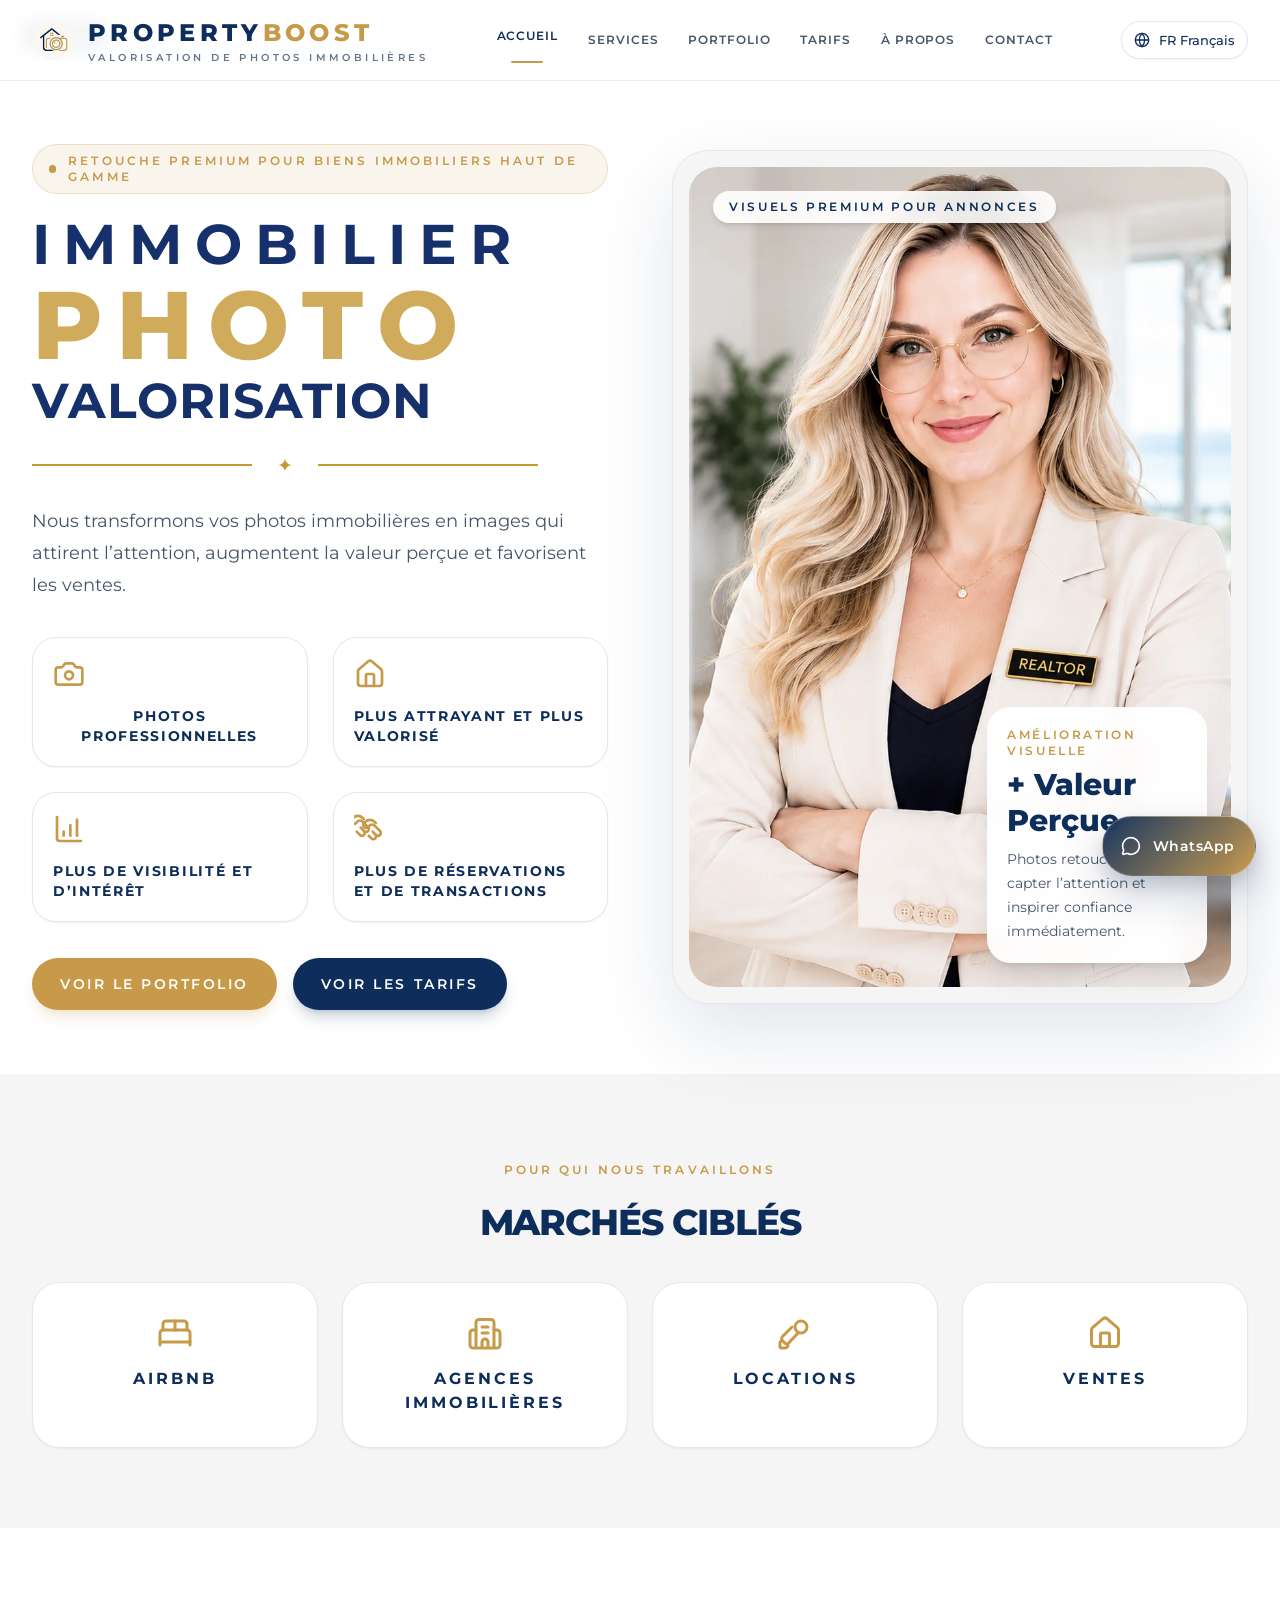
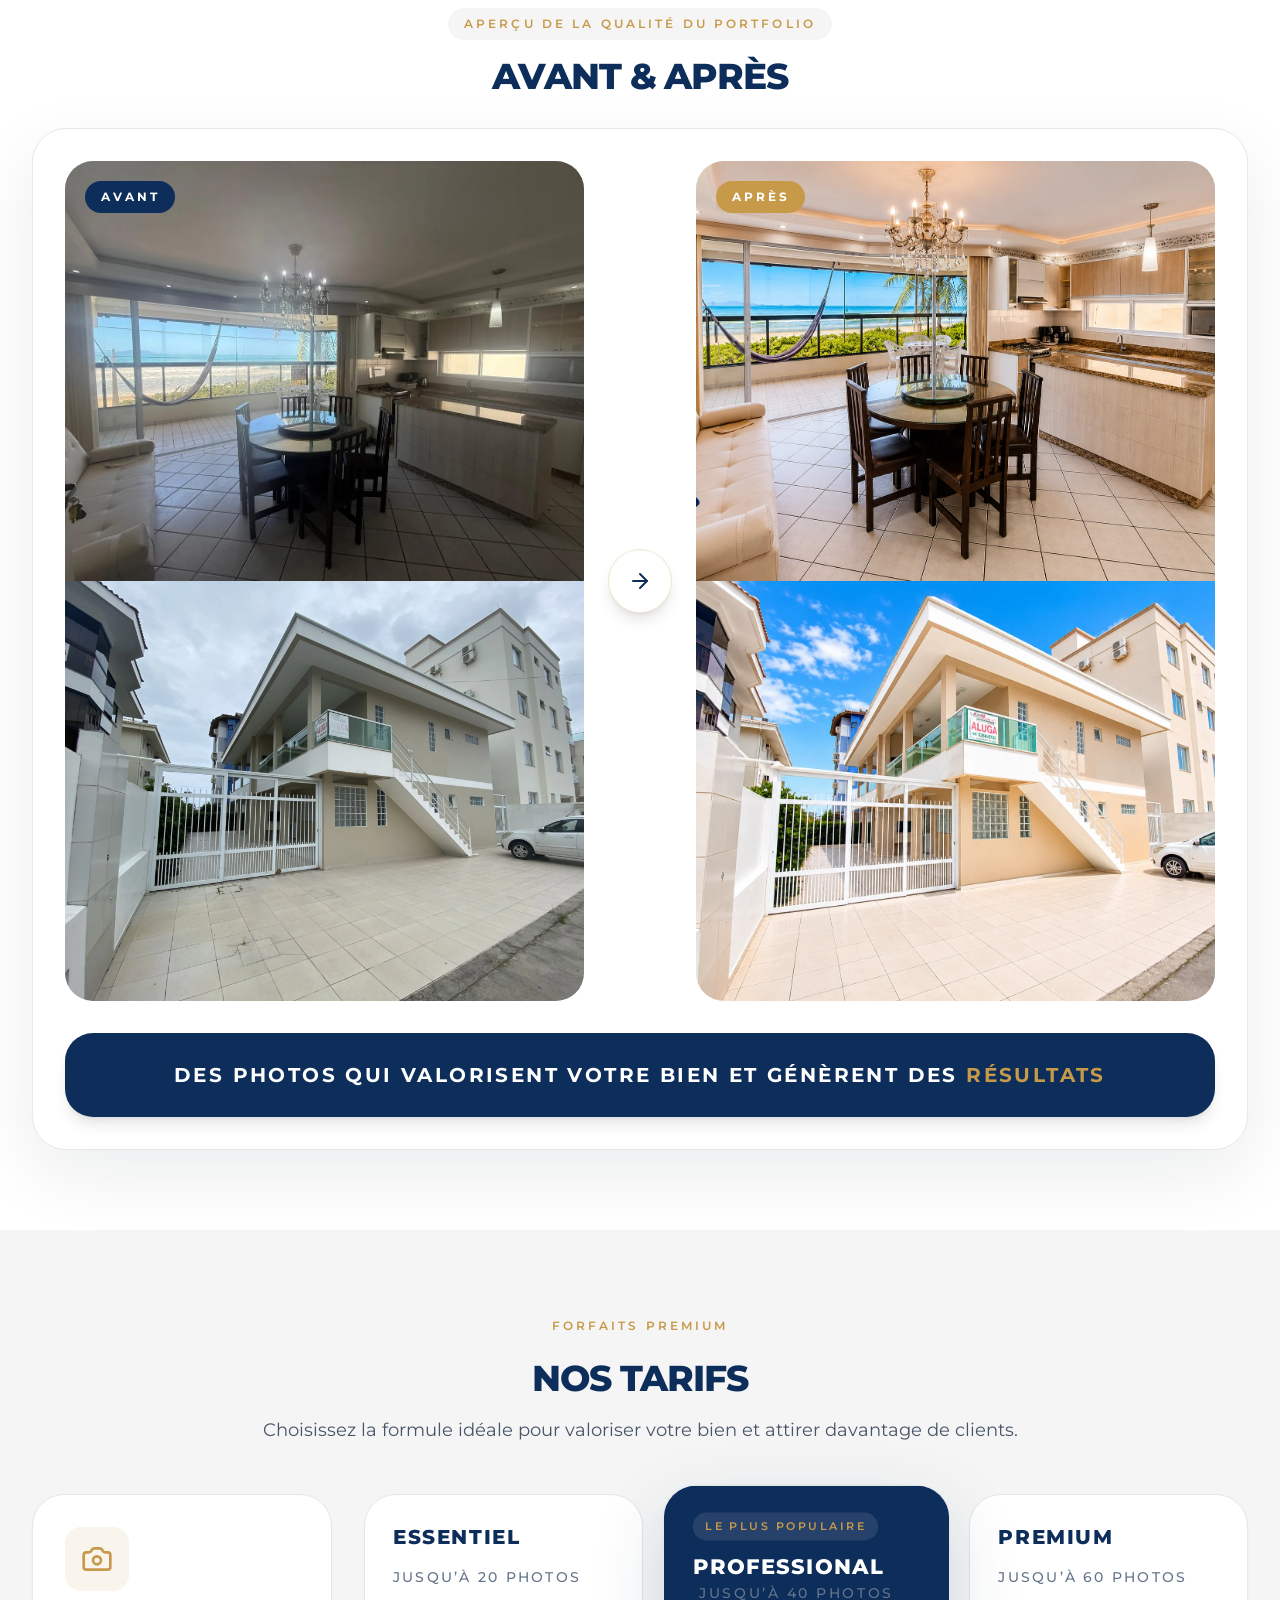
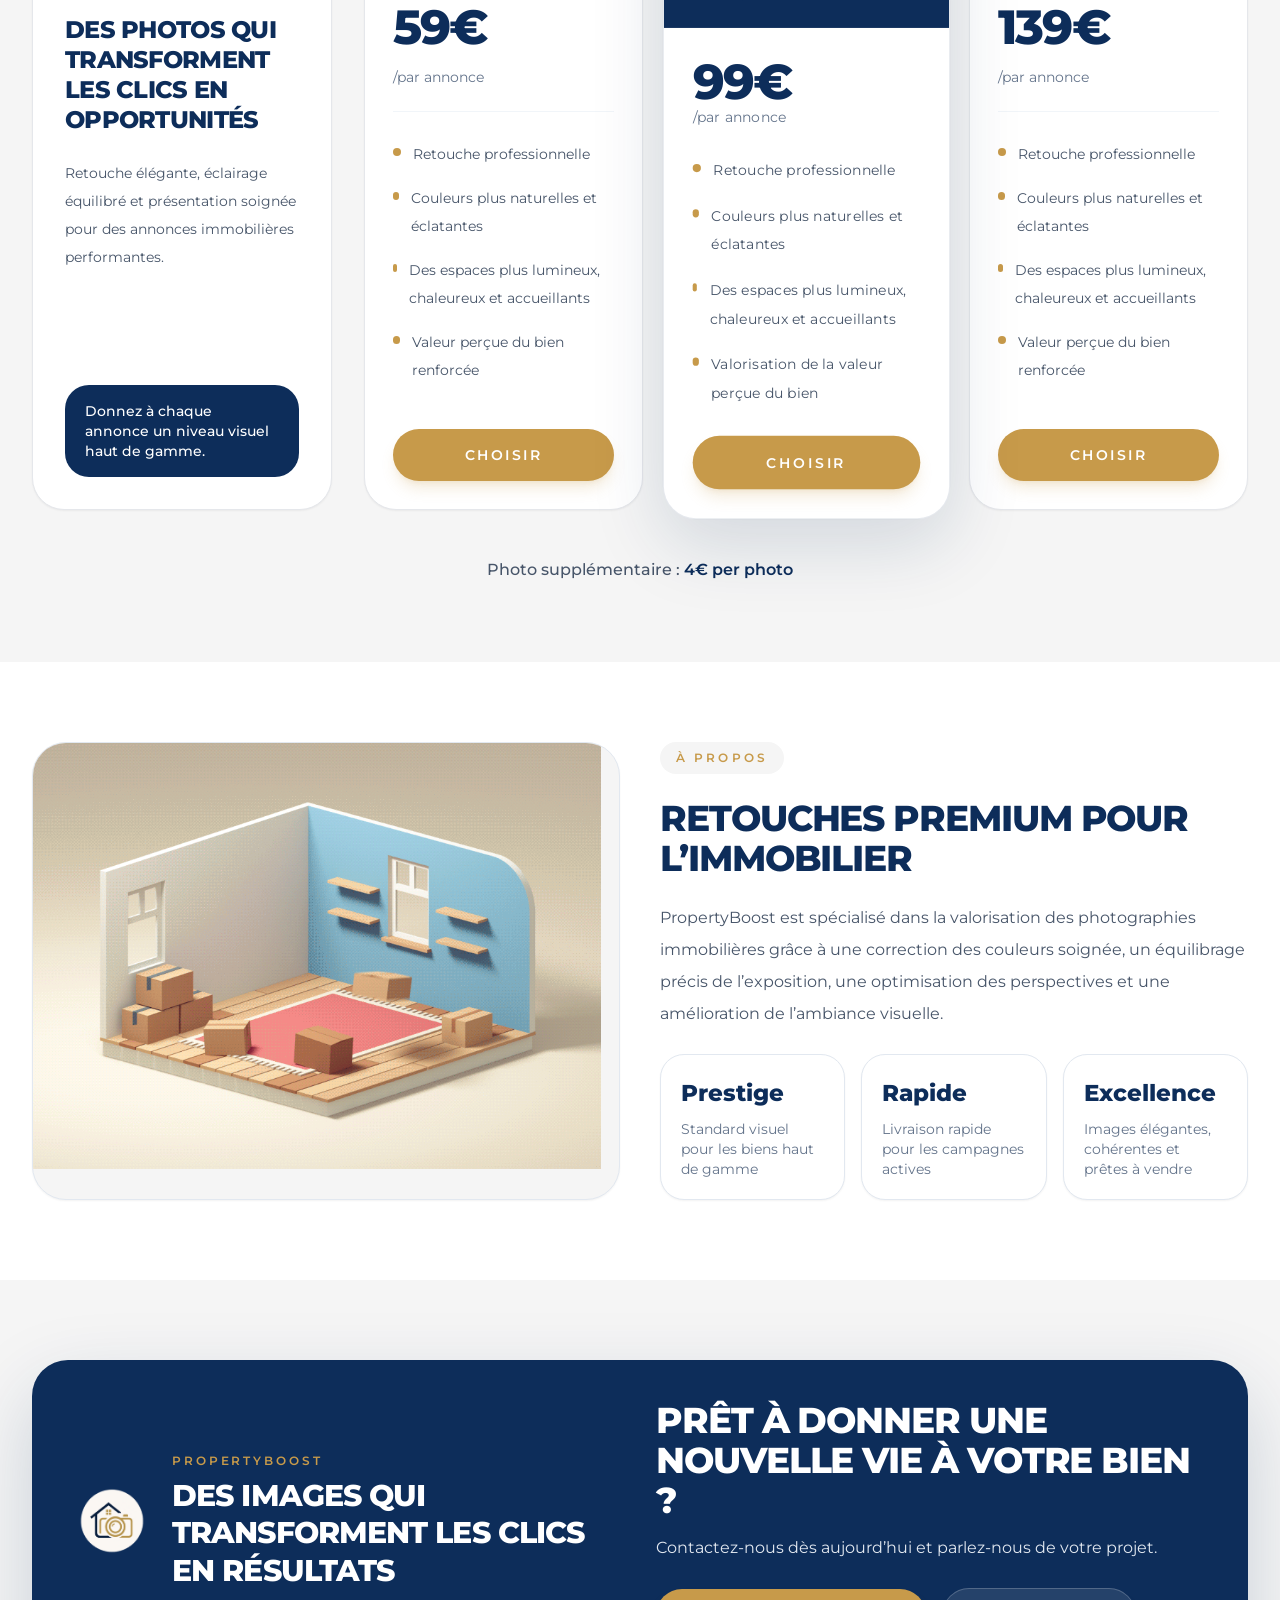
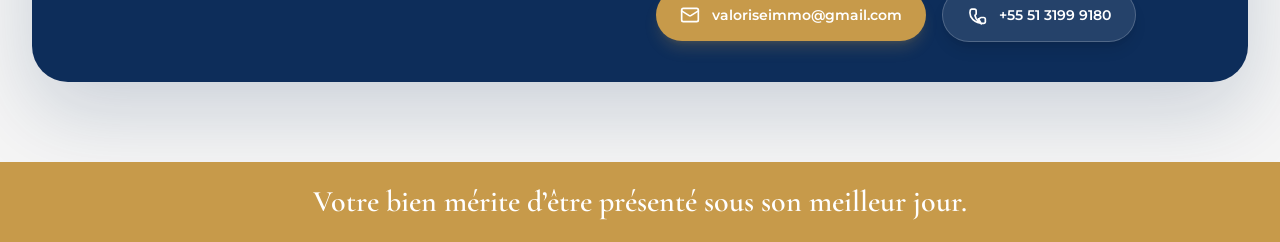
==== commit 77a4b5f8: "MEP: 2026-06-01" ====
--- a/index-fr.html
+++ b/index-fr.html
@@ -2,26 +2,72 @@
 <html lang="fr">
 
 <head>
-  <title>PropertyBoost | Valorisation de Photos Immobilières</title>
   <meta charset="UTF-8" />
   <meta name="viewport" content="width=device-width, initial-scale=1.0" />
-  <meta name="robots" content="index,follow">
-  <meta name="generator" content="GrapesJS Studio">
+  <title>PropertyBoost | Retouche Photo Immobilière et Valorisation d'Annonces</title>
+  <meta name="description"
+    content="PropertyBoost valorise les photos immobilières pour Airbnb, agences, locations et ventes. Retouche professionnelle, intérieurs lumineux, visuels premium. Forfaits dès 59&nbsp;US$ par bien." />
+  <meta name="robots" content="index,follow" />
+  <meta name="author" content="PropertyBoost" />
+  <meta name="theme-color" content="#0D2D5A" />
+  <link rel="canonical" href="index-fr.html" />
+  <link rel="alternate" hreflang="en" href="index.html" />
+  <link rel="alternate" hreflang="pt-BR" href="index-pt.html" />
+  <link rel="alternate" hreflang="fr" href="index-fr.html" />
+  <link rel="alternate" hreflang="x-default" href="index.html" />
+  <link rel="icon" href="img/favicon_io/favicon.ico" sizes="any" />
+  <link rel="icon" type="image/png" sizes="32x32" href="img/favicon_io/favicon-32x32.png" />
+  <link rel="icon" type="image/png" sizes="16x16" href="img/favicon_io/favicon-16x16.png" />
+  <link rel="apple-touch-icon" sizes="180x180" href="img/favicon_io/apple-touch-icon.png" />
+  <link rel="manifest" href="img/favicon_io/site.webmanifest" />
+  <meta property="og:type" content="website" />
+  <meta property="og:site_name" content="PropertyBoost" />
+  <meta property="og:title" content="PropertyBoost | Valorisation de Photos Immobilières" />
+  <meta property="og:description"
+    content="Transformez vos photos immobilières en visuels premium qui attirent les acheteurs et renforcent la valeur perçue du bien." />
+  <meta property="og:image" content="img/logo.png" />
+  <meta property="og:locale" content="fr_FR" />
+  <meta name="twitter:card" content="summary" />
+  <meta name="twitter:title" content="PropertyBoost | Valorisation de Photos Immobilières" />
+  <meta name="twitter:description"
+    content="Retouche photo immobilière professionnelle pour annonces haut de gamme, Airbnb, agences et ventes." />
+  <meta name="twitter:image" content="img/logo.png" />
   <link rel="preconnect" href="https://fonts.googleapis.com" />
   <link rel="preconnect" href="https://fonts.gstatic.com" crossorigin="" />
   <link
     href="https://fonts.googleapis.com/css2?family=Montserrat:wght@400;500;600;700;800&amp;family=Cormorant+Garamond:wght@600&amp;display=swap"
     rel="stylesheet" />
   <link rel="stylesheet" href="style/style.css">
+  <script type="application/ld+json">
+  {
+    "@context": "https://schema.org",
+    "@type": "ProfessionalService",
+    "name": "PropertyBoost",
+    "description": "Valorisation professionnelle de photos immobilières pour Airbnb, agences, locations et ventes.",
+    "image": "img/logo.png",
+    "email": "valoriseimmo@gmail.com",
+    "telephone": "+55-51-3199-9180",
+    "areaServed": ["France", "Brésil", "États-Unis", "Europe"],
+    "serviceType": [
+      "Retouche photo immobilière",
+      "Édition de photos de biens",
+      "Valorisation visuelle d'annonces"
+    ],
+    "priceRange": "$$",
+    "knowsLanguage": ["fr", "en", "pt"],
+    "sameAs": ["https://wa.me/555131999180"]
+  }
+  </script>
 </head>
 
 <body class="gjs-t-body font-body cls-b165z3">
   <header class="site-header">
-    <div id="iqrh4" class="header-container"><a href="#home" id="i1y8k" class="gjs-t-link logo-link"><span id="ixnlo"
-          class="font-heading logo-title">
+    <div id="iqrh4" class="header-container"><a href="#home" id="i1y8k" class="gjs-t-link logo-link"><img
+          src="img/logo.png" alt="PropertyBoost — valorisation de photos immobilières" class="site-logo" width="44"
+          height="44" decoding="async" /><span class="logo-text"><span id="ixnlo" class="font-heading logo-title">
           PROPERTY<span id="iyy2k" class="cls-drg2r9">BOOST</span></span><span id="ippuo" class="logo-subtitle">
           Valorisation de Photos Immobilières
-        </span></a>
+        </span></span></a>
       <nav id="ilu0y" class="desktop-navigation">
         <ul id="iiwvq" class="navigation-menu">
           <li id="i2iug" class="navigation-item"><a href="#home" id="i4ako"
@@ -41,13 +87,13 @@
       <div id="i3m2j" class="header-actions">
         <div id="iolgo" class="language-selector-wrapper"><button type="button" id="ivhn7"
             class="gjs-t-border language-selector"><img
-              src="https://api.iconify.design/lucide-globe.svg?color=%230D2D5A" alt="Globe" id="i4gx1"
+              src="img/icons/globe.svg" alt="Globe" id="i4gx1"
               class="globe-icon" /><span id="i7l8g">FR Français</span></button>
           <div id="isf4d" class="language-dropdown"><a href="index-pt.html" id="i04xs" class="language-option">PT Português</a><a
               href="index-fr.html" id="iryu9" class="language-option">FR Français</a><a href="index.html" id="i0527"
               class="language-option">EN English</a></div>
         </div><button type="button" id="menuToggle" aria-expanded="false" aria-controls="mobileMenu"
-          class="mobile-menu-button"><img src="https://api.iconify.design/lucide-menu.svg?color=%230D2D5A" alt="Menu"
+          class="mobile-menu-button"><img src="img/icons/menu.svg" alt="Menu"
             id="ip70k" class="menu-icon" /></button>
       </div>
     </div>
@@ -63,12 +109,15 @@
             <li id="igbqf"><a href="#contact" id="iiorf" class="navigation-link">Contact</a></li>
           </ul>
         </nav>
-        <div class="mobile-language-selector"><img src="https://api.iconify.design/lucide-globe.svg?color=%230D2D5A"
-            alt="Globe" class="globe-icon" /><select type="text" class="language-dropdown">
-            <option>PT Português</option>
-            <option>FR Français</option>
-            <option selected>EN English</option>
-          </select></div>
+        <div class="mobile-language-selector" aria-label="Langue">
+          <img src="img/icons/globe.svg" alt="" class="globe-icon" width="16" height="16" decoding="async"
+            aria-hidden="true" />
+          <div class="mobile-language-links">
+            <a href="index-pt.html" class="mobile-language-link" hreflang="pt-BR" lang="pt-BR">PT</a>
+            <a href="index-fr.html" class="mobile-language-link is-active" hreflang="fr" lang="fr" aria-current="page">FR</a>
+            <a href="index.html" class="mobile-language-link" hreflang="en" lang="en">EN</a>
+          </div>
+        </div>
       </div>
     </div>
   </header>
@@ -104,24 +153,24 @@
 
 
             <div id="ibzio3" class="gjs-t-border benefit-card"><img
-                src="https://api.iconify.design/lucide-camera.svg?color=%23C79A4A" alt="Camera" id="it31qn"
+                src="img/icons/camera-gold.svg" alt="Camera" id="it31qn"
                 class="benefit-icon" />
               <h3 class="font-heading benefit-title">Photos Professionnelles</h3>
             </div>
 
 
             <div class="gjs-t-border benefit-card"><img
-                src="https://api.iconify.design/lucide-house.svg?color=%23C79A4A" alt="House" class="benefit-icon" />
+                src="img/icons/house-gold.svg" alt="House" class="benefit-icon" />
               <h3 class="font-heading benefit-title">Plus Attrayant et Plus Valorisé</h3>
             </div>
 
             <div class="gjs-t-border benefit-card"><img
-                src="https://api.iconify.design/lucide-chart-column-increasing.svg?color=%23C79A4A" alt="Growth chart"
+                src="img/icons/chart-gold.svg" alt="Growth chart"
                 class="benefit-icon" />
               <h3 class="font-heading benefit-title">Plus de Visibilité et d’Intérêt</h3>
             </div>
             <div class="gjs-t-border benefit-card"><img
-                src="https://api.iconify.design/lucide-handshake.svg?color=%23C79A4A" alt="Handshake"
+                src="img/icons/handshake-gold.svg" alt="Handshake"
                 class="benefit-icon" />
               <h3 class="font-heading benefit-title">Plus de Réservations et de Transactions</h3>
             </div>
@@ -138,9 +187,11 @@
             </a></div>
         </div>
         <div class="hero-media">
-          <div id="ix55rl" class="hero-image-card"><img
-              src="img/realtor.png"
-              alt="Prestige real estate interior" id="iaegj3" class="hero-image" />
+          <div id="ix55rl" class="hero-image-card"><picture>
+              <source srcset="img/realtor.webp" type="image/webp" />
+              <img src="img/realtor.png" alt="Professionnelle de l'immobilier de prestige" id="iaegj3"
+                class="hero-image" fetchpriority="high" decoding="async" width="800" height="820" />
+            </picture>
             <div class="hero-image-badge">
               Visuels Premium pour Annonces
             </div>
@@ -160,22 +211,22 @@
         </div>
         <div class="markets-grid">
           <div class="gjs-t-border market-card"><img
-              src="https://api.iconify.design/lucide-bed-double.svg?color=%23C79A4A" alt="Airbnb icon"
+              src="img/icons/bed-double-gold.svg" alt="Airbnb icon"
               class="market-icon" />
             <h3 class="font-heading market-title">Airbnb</h3>
           </div>
           <div class="gjs-t-border market-card"><img
-              src="https://api.iconify.design/lucide-building-2.svg?color=%23C79A4A" alt="Agencies icon"
+              src="img/icons/building-gold.svg" alt="Agencies icon"
               class="market-icon" />
             <h3 class="font-heading market-title">Agences Immobilières</h3>
           </div>
           <div class="gjs-t-border market-card"><img
-              src="https://api.iconify.design/lucide-key-round.svg?color=%23C79A4A" alt="Locations icon"
+              src="img/icons/key-gold.svg" alt="Locations icon"
               class="market-icon" />
             <h3 class="font-heading market-title">Locations</h3>
           </div>
           <div id="idj84i" class="gjs-t-border market-card"><img
-              src="https://api.iconify.design/lucide-house.svg?color=%23C79A4A" alt="Sales icon" class="market-icon" />
+              src="img/icons/house-gold.svg" alt="Sales icon" class="market-icon" />
             <h3 class="font-heading market-title">Ventes</h3>
           </div>
         </div>
@@ -188,19 +239,27 @@
         </div>
         <div class="gjs-t-border comparison-card">
           <div id="iuucvt" class="comparison-grid">
-            <div class="before-image-block"><span id="io1sx3" class="before-label">Avant</span><img alt="Before Image"
-                src="img/before1.jpg" /><img
-                src="img/before2.jpeg"
-                alt="Before image" id="iiahxk" class="before-image" /><span id="ivdfng"
-                class="before-label">Avant</span></div>
+            <div class="before-image-block"><span id="io1sx3" class="before-label">Avant</span><picture>
+                <source srcset="img/before1.webp" type="image/webp" />
+                <img src="img/before1.jpg" alt="Intérieur du bien avant retouche photo" class="before-image"
+                  loading="lazy" decoding="async" />
+              </picture><picture>
+                <source srcset="img/before2.webp" type="image/webp" />
+                <img src="img/before2.jpeg" alt="Extérieur du bien avant retouche photo" id="iiahxk"
+                  class="before-image" loading="lazy" decoding="async" />
+              </picture></div>
             <div class="arrow-button-wrapper"><button type="button" class="comparison-arrow-button"><img
-                  src="https://api.iconify.design/lucide-arrow-right.svg?color=%230D2D5A" alt="Arrow right"
+                  src="img/icons/arrow-right.svg" alt="Arrow right"
                   class="arrow-icon" /></button></div>
-            <div class="after-image-block"><span class="after-label">Après</span><img
-                src="img/after1.png"
-                alt="After image" id="i7fdrf" class="after-image" /><img
-                src="img/after2.png"
-                alt="After image" id="i7fdrf-2" class="after-image" /></div>
+            <div class="after-image-block"><span class="after-label">Après</span><picture>
+                <source srcset="img/after1.webp" type="image/webp" />
+                <img src="img/after1.png" alt="Intérieur du bien après retouche professionnelle" id="i7fdrf"
+                  class="after-image" loading="lazy" decoding="async" />
+              </picture><picture>
+                <source srcset="img/after2.webp" type="image/webp" />
+                <img src="img/after2.png" alt="Extérieur du bien après retouche professionnelle" id="i7fdrf-2"
+                  class="after-image" loading="lazy" decoding="async" />
+              </picture></div>
           </div>
           <div class="highlight-banner">
             <p class="font-heading highlight-text">
@@ -219,7 +278,7 @@
           <div class="gjs-t-border institutional-card">
             <div class="institutional-content">
               <div class="institutional-icon-box"><img
-                  src="https://api.iconify.design/lucide-camera.svg?color=%23C79A4A" alt="Camera icon"
+                  src="img/icons/camera-gold.svg" alt="Camera icon"
                   class="institutional-icon" /></div>
               <h3 class="font-heading institutional-title">
                 Des Photos Qui Transforment les Clics en Opportunités
@@ -247,7 +306,7 @@
                 <li class="feature-item"><span class="cls-zg63nb"></span><span>Valeur perçue du bien renforcée</span>
                 </li>
               </ul><a
-                href="https://wa.me/555131999180?text=Hello!%20I%27ve%20seen%20your%20website%20and%20I%27m%20interested%20in%20the%20Essentiel%20package%20to%20improve%20the%20photos%20of%20my%20property.%20Could%20you%20tell%20me%20more%20about%20your%20services%20and%20pricing%3F"
+                href="https://wa.me/555131999180?text=Bonjour%20!%20J%27ai%20vu%20votre%20site%20et%20je%20suis%20int%C3%A9ress%C3%A9%20par%20la%20formule%20Essentiel%20afin%20d%27am%C3%A9liorer%20les%20photos%20de%20mon%20bien%20immobilier.%20Pourriez-vous%20m%27en%20dire%20plus%20sur%20vos%20services%20et%20vos%20tarifs%20%3F"
                 id="ip2obi" class="plan-button">Choisir</a>
             </article>
             <article class="gjs-t-border featured-pricing-card">
@@ -267,7 +326,7 @@
                   <li class="feature-item"><span class="cls-pkrexa"></span><span>Des espaces plus lumineux, chaleureux et accueillants</span></li>
                   <li class="feature-item"><span class="cls-ceo98e"></span><span>Valorisation de la valeur perçue du bien</span></li>
                 </ul><a
-                  href="https://wa.me/555131999180?text=Hello!%20I%27ve%20seen%20your%20website%20and%20I%27m%20interested%20in%20the%20Professional%20package%20to%20improve%20the%20photos%20of%20my%20property.%20Could%20you%20tell%20me%20more%20about%20your%20services%20and%20pricing%3F"
+                  href="https://wa.me/555131999180?text=Bonjour%20!%20J%27ai%20vu%20votre%20site%20et%20je%20suis%20int%C3%A9ress%C3%A9%20par%20la%20formule%20Professional%20afin%20d%27am%C3%A9liorer%20les%20photos%20de%20mon%20bien%20immobilier.%20Pourriez-vous%20m%27en%20dire%20plus%20sur%20vos%20services%20et%20vos%20tarifs%20%3F"
                   id="iwxd4n" class="plan-button">Choisir</a>
               </div>
             </article>
@@ -285,7 +344,7 @@
                 <li class="feature-item"><span class="cls-8adt18"></span><span>Valeur perçue du bien renforcée</span>
                 </li>
               </ul><a
-                href="https://wa.me/555131999180?text=Hello!%20I%27ve%20seen%20your%20website%20and%20I%27m%20interested%20in%20the%20Premium%20package%20to%20improve%20the%20photos%20of%20my%20property.%20Could%20you%20tell%20me%20more%20about%20your%20services%20and%20pricing%3F"
+                href="https://wa.me/555131999180?text=Bonjour%20!%20J%27ai%20vu%20votre%20site%20et%20je%20suis%20int%C3%A9ress%C3%A9%20par%20la%20formule%20Premium%20afin%20d%27am%C3%A9liorer%20les%20photos%20de%20mon%20bien%20immobilier.%20Pourriez-vous%20m%27en%20dire%20plus%20sur%20vos%20services%20et%20vos%20tarifs%20%3F"
                 id="i4w1ez" class="plan-button">Choisir</a>
             </article>
           </div>
@@ -296,9 +355,8 @@
     </section>
     <section id="about" class="about-section">
       <div class="about-container">
-        <div class="about-media" id="iqmsd5"><img alt="gif"
-            src="img/gif.gif"
-            id="ivww44" /></div>
+        <div class="about-media" id="iqmsd5"><img alt="Démonstration de retouche photo immobilière PropertyBoost"
+            src="img/gif.gif" id="ivww44" loading="lazy" decoding="async" /></div>
         <div class="about-content"><span class="section-eyebrow" id="ix8ldb">À Propos</span>
           <h2 class="gjs-t-h2 font-heading section-title" id="idlg52">Retouches Premium pour l’Immobilier</h2>
           <p class="about-paragraph" id="i5cs02">PropertyBoost est spécialisé dans la valorisation des photographies immobilières grâce à une correction des couleurs soignée, un équilibrage précis de l’exposition, une optimisation des perspectives et une amélioration de l’ambiance visuelle. </p>
@@ -323,8 +381,8 @@
       <div id="iu2zzf" class="cta-container">
         <div id="izx1ih" class="cta-banner">
           <div class="cta-left-column">
-            <div class="cta-icon-wrap"><img src="https://api.iconify.design/lucide-camera.svg?color=%23C79A4A"
-                alt="Camera icon" class="cta-camera-icon" /></div>
+            <div class="cta-icon-wrap"><img src="img/logo.png" alt="Logo PropertyBoost"
+                class="cta-brand-logo" width="72" height="72" decoding="async" /></div>
             <div class="cta-left-content"><span class="cta-left-label">PropertyBoost</span>
               <p class="font-heading cta-left-text">
                 Des Images Qui Transforment les Clics en Résultats
@@ -339,11 +397,12 @@
               <p id="iil52k" class="cta-subtitle">Contactez-nous dès aujourd’hui et parlez-nous de votre projet.</p>
             </div>
             <div class="cta-buttons-row"><a href="mailto:valoriseimmo@gmail.com?subject=Contact Property Boost"
-                id="ib0dyj" class="email-button"><img src="https://api.iconify.design/lucide-mail.svg?color=white"
+                id="ib0dyj" class="email-button"><img src="img/icons/mail-white.svg"
                   alt="Email" class="email-icon" /> valoriseimmo@gmail.com</a><a
-                href="https://wa.me/555131999180?text=Hello!%20I%27ve%20seen%20your%20website%20and%20I%27m%20interested%20in%20improving%20the%20photos%20of%20my%20property.%20Could%20you%20tell%20me%20more%20about%20your%20services%20and%20pricing%3F"
+
+                href="https://wa.me/555131999180?text=Bonjour%20!%20J%27ai%20vu%20votre%20site%20et%20je%20souhaite%20am%C3%A9liorer%20les%20photos%20de%20mon%20bien%20immobilier.%20Pourriez-vous%20m%27en%20dire%20plus%20sur%20vos%20services%20et%20vos%20tarifs%20%3F"
                 id="i4ntef" target="_blank" rel="noopener noreferrer" class="whatsapp-button"><img
-                  src="https://api.iconify.design/lucide-phone.svg?color=white" alt="Phone" id="i1bjzq"
+                  src="img/icons/phone-white.svg" alt="Phone" id="i1bjzq"
                   class="phone-icon" /> +55 51 3199 9180</a></div>
           </div>
         </div>
@@ -356,10 +415,10 @@
         Votre bien mérite d’être présenté sous son meilleur jour.
       </p>
     </div><a
-      href="https://wa.me/555131999180?text=Hello!%20I%27ve%20seen%20your%20website%20and%20I%27m%20interested%20in%20improving%20the%20photos%20of%20my%20property.%20Could%20you%20tell%20me%20more%20about%20your%20services%20and%20pricing%3F"
+      href="https://wa.me/555131999180?text=Bonjour%20!%20J%27ai%20vu%20votre%20site%20et%20je%20souhaite%20am%C3%A9liorer%20les%20photos%20de%20mon%20bien%20immobilier.%20Pourriez-vous%20m%27en%20dire%20plus%20sur%20vos%20services%20et%20vos%20tarifs%20%3F"
       id="i4ntef-2" target="_blank" rel="noopener noreferrer" aria-label="Chat with us on WhatsApp"
       class="whatsapp-button floating-whatsapp-button"><img
-        src="https://api.iconify.design/lucide-message-circle.svg?color=white" alt="WhatsApp" id="i1bjzq-2"
+        src="img/icons/message-circle-white.svg" alt="WhatsApp" id="i1bjzq-2"
         class="phone-icon" /><span>WhatsApp</span></a>
   </footer>
   <script id="iv6ysm">
@@ -447,6 +506,9 @@
     window.addEventListener('resize', updateActiveOnScroll);
     updateActiveOnScroll();
   </script>
+  <script src="js/site-config.js"></script>
+  <script src="js/cookie-consent.js"></script>
+  <script src="js/analytics.js"></script>
   <script src="js/gjs-project.grapesjs"></script>
   <script src="js/js.js"></script>
 
--- a/style/style.css
+++ b/style/style.css
@@ -17,6 +17,11 @@
 
 html {
     scroll-behavior: smooth;
+    overflow-x: clip;
+}
+
+body {
+    overflow-x: clip;
 }
 
 .gjs-t-body {
@@ -306,6 +311,10 @@
     display: none;
 }
 
+.hidden {
+    display: none !important;
+}
+
 .cls-b165z3 {
     background-color: rgb(255 255 255 / 1);
 }
@@ -339,11 +348,36 @@
 
 .logo-link {
     display: flex;
-    min-width: 220px;
-    flex-direction: column;
+    min-width: 0;
+    flex-direction: row;
+    align-items: center;
+    gap: 0.75rem;
     line-height: 1;
     justify-self: start;
     align-self: center;
+    text-decoration: none;
+}
+
+.logo-text {
+    display: flex;
+    min-width: 0;
+    flex-direction: column;
+    line-height: 1;
+}
+
+.site-logo {
+    flex-shrink: 0;
+    width: 2.75rem;
+    height: 2.75rem;
+    object-fit: contain;
+    border-radius: 50%;
+}
+
+.cta-brand-logo {
+    width: 100%;
+    height: 100%;
+    object-fit: contain;
+    border-radius: 18px;
 }
 
 .logo-title {
@@ -543,7 +577,7 @@
 .mobile-navigation-container {
     margin-left: auto;
     margin-right: auto;
-    display: none;
+    display: flex;
     max-width: 80rem;
     flex-direction: column;
     gap: 1.25rem;
@@ -553,6 +587,25 @@
     padding-bottom: 1.25rem;
 }
 
+.mobile-navigation-container.hidden {
+    display: none;
+}
+
+.mobile-navigation-menu .navigation-link {
+    display: block;
+    padding: 0.85rem 1rem;
+    font-size: 0.9375rem;
+    font-weight: 600;
+    text-transform: uppercase;
+    letter-spacing: 0.1em;
+    color: rgb(13 45 90 / 1);
+    border-radius: 0.75rem;
+}
+
+.mobile-navigation-menu .navigation-link:hover {
+    background-color: rgb(245 245 245 / 1);
+}
+
 .mobile-navigation-menu {
     display: flex;
     flex-direction: column;
@@ -561,8 +614,9 @@
 
 .mobile-language-selector {
     display: flex;
-    align-items: center;
-    gap: 0.75rem;
+    flex-wrap: wrap;
+    align-items: center;
+    gap: 0.65rem;
     border-radius: 1rem;
     border-width: 1px;
     border-color: rgb(226 232 240 / 1);
@@ -1588,12 +1642,13 @@
 
 .cta-icon-wrap {
     display: flex;
-    height: 5rem;
+    height: 8rem;
     width: 5rem;
+    flex-shrink: 0;
     align-items: center;
     justify-content: center;
     border-radius: 24px;
-    background-color: rgb(255 255 255 / 0.1);
+    padding: 0.4rem;
 }
 
 .cta-camera-icon {
@@ -1948,8 +2003,16 @@
     .header-container {
         padding-left: 1.25rem;
         padding-right: 1.25rem;
-        grid-template-columns: auto 1fr auto;
-        column-gap: 1.5rem;
+        grid-template-columns: minmax(0, 1fr) auto;
+        column-gap: 1rem;
+        height: auto;
+        min-height: 5rem;
+        padding-top: 0.75rem;
+        padding-bottom: 0.75rem;
+    }
+
+    .logo-link {
+        min-width: 0;
     }
 
     .desktop-navigation {
@@ -1962,6 +2025,10 @@
 
     .mobile-menu-button {
         display: flex;
+    }
+
+    .header-actions {
+        gap: 0.5rem;
     }
 
     .mobile-navigation-panel {
@@ -1971,6 +2038,7 @@
     .hero-container {
         grid-template-columns: repeat(1, minmax(0, 1fr));
         gap: 2.5rem;
+        min-height: auto;
         padding-left: 1.25rem;
         padding-right: 1.25rem;
         padding-top: 3rem;
@@ -1981,17 +2049,81 @@
         font-size: 56px;
     }
 
+    .hero-title .top {
+        letter-spacing: 0.14em;
+    }
+
+    .hero-title .middle {
+        letter-spacing: 0.08em;
+        font-size: clamp(2.5rem, 8vw, 4rem);
+    }
+
+    .hero-title .bottom {
+        letter-spacing: 0.02em;
+    }
+
+    .hero-eyebrow {
+        font-size: 0.6875rem;
+        letter-spacing: 0.16em;
+        white-space: normal;
+        text-align: center;
+    }
+
     .hero-description {
         font-size: 1rem;
         line-height: 1.5rem;
     }
 
-    .benefits-row {
+    .benefits-row,
+    .features {
         grid-template-columns: repeat(2, minmax(0, 1fr));
+        gap: 1rem;
+    }
+
+    .benefit-card {
+        padding: 1rem;
+    }
+
+    .benefit-title {
+        font-size: 0.8125rem;
+        line-height: 1.2;
+    }
+
+    .hero-buttons {
+        flex-wrap: wrap;
+    }
+
+    .primary-button,
+    .secondary-button {
+        flex: 1 1 auto;
+        min-width: 10rem;
     }
 
     .hero-image {
         height: 460px;
+    }
+
+    .hero-floating-stat {
+        right: 1.25rem;
+        bottom: 1.25rem;
+        max-width: 200px;
+        padding: 1rem;
+    }
+
+    .hero-image-badge {
+        left: 1.25rem;
+        top: 1.25rem;
+    }
+
+    .divider span {
+        flex: 1;
+        max-width: none;
+        width: auto;
+    }
+
+    .divider {
+        gap: 1rem;
+        margin-top: 1.25rem !important;
     }
 
     .before-after-section {
@@ -2015,11 +2147,42 @@
 
     .comparison-grid {
         grid-template-columns: repeat(1, minmax(0, 1fr));
+        gap: 1rem;
+    }
+
+    .arrow-button-wrapper {
+        justify-content: center;
+        padding: 0.25rem 0;
+    }
+
+    .comparison-arrow-button {
+        transform: rotate(90deg);
+    }
+
+    .comparison-card {
+        padding: 1.25rem;
     }
 
     .highlight-text {
         font-size: 1.125rem;
         line-height: 1.75rem;
+    }
+
+    .about-stats {
+        grid-template-columns: repeat(2, minmax(0, 1fr));
+    }
+
+    .cta-left-column {
+        flex-wrap: wrap;
+    }
+
+    .site-logo {
+        width: 2.5rem;
+        height: 2.5rem;
+    }
+
+    .site-footer {
+        padding-bottom: 5.5rem;
     }
 
     .target-markets-section {
@@ -2139,27 +2302,67 @@
     .header-container {
         padding-left: 1rem;
         padding-right: 1rem;
-        column-gap: 0.75rem;
+        column-gap: 0.5rem;
+    }
+
+    .logo-link {
+        min-width: 0;
+        gap: 0.5rem;
+    }
+
+    .site-logo {
+        width: 2.25rem;
+        height: 2.25rem;
     }
 
     .logo-title {
-        font-size: 1.25rem;
-        line-height: 1.75rem;
+        font-size: 1.125rem;
+        line-height: 1.5rem;
+        letter-spacing: 0.12em;
     }
 
     .logo-subtitle {
-        letter-spacing: 0.24em;
+        display: none;
     }
 
     .hero-container {
         padding-left: 1rem;
         padding-right: 1rem;
-        padding-top: 2.5rem;
-        padding-bottom: 2.5rem;
+        padding-top: 2rem;
+        padding-bottom: 2rem;
+        gap: 2rem;
+    }
+
+    .hero-content {
+        gap: 1.5rem;
     }
 
     .hero-heading {
         font-size: 40px;
+    }
+
+    .hero-title .top {
+        font-size: clamp(1.35rem, 7vw, 1.75rem);
+        letter-spacing: 0.1em;
+    }
+
+    .hero-title .middle {
+        font-size: clamp(2rem, 11vw, 2.75rem);
+        letter-spacing: 0.04em;
+        white-space: nowrap;
+    }
+
+    .hero-title .bottom {
+        font-size: clamp(1.5rem, 7.5vw, 2rem);
+    }
+
+    .hero-eyebrow {
+        width: 100%;
+        justify-content: center;
+        padding-left: 0.75rem;
+        padding-right: 0.75rem;
+        font-size: 0.625rem;
+        letter-spacing: 0.12em;
     }
 
     .hero-description {
@@ -2167,8 +2370,10 @@
         line-height: 1.75rem;
     }
 
-    .benefits-row {
+    .benefits-row,
+    .features {
         grid-template-columns: repeat(1, minmax(0, 1fr));
+        gap: 0.75rem;
     }
 
     .hero-buttons {
@@ -2176,8 +2381,41 @@
         align-items: stretch;
     }
 
+    .primary-button,
+    .secondary-button {
+        width: 100%;
+        min-width: 0;
+    }
+
+    .hero-image-card {
+        padding: 0.75rem;
+        border-radius: 24px;
+    }
+
     .hero-image {
-        height: 340px;
+        height: 300px;
+        border-radius: 18px;
+    }
+
+    .hero-floating-stat {
+        left: 1rem;
+        right: 1rem;
+        bottom: 1rem;
+        max-width: none;
+    }
+
+    .hero-image-badge {
+        left: 0.75rem;
+        top: 0.75rem;
+        font-size: 0.625rem;
+        letter-spacing: 0.14em;
+        padding-left: 0.75rem;
+        padding-right: 0.75rem;
+    }
+
+    .stat-value {
+        font-size: 1.5rem;
+        line-height: 1.75rem;
     }
 
     .before-after-section {
@@ -2314,6 +2552,34 @@
         padding-right: 1rem;
         font-size: 13px;
         gap: 0.55rem;
+    }
+
+    .email-button,
+    .whatsapp-button {
+        width: 100%;
+        font-size: 0.8125rem;
+        padding-left: 1rem;
+        padding-right: 1rem;
+        word-break: break-word;
+    }
+
+    .gjs-t-h2,
+    .section-title {
+        font-size: 1.75rem;
+        line-height: 1.2;
+    }
+
+    .price {
+        font-size: 2.25rem;
+    }
+
+    .additional-pricing-note {
+        font-size: 0.875rem;
+        text-align: center;
+    }
+
+    .highlight-banner {
+        padding: 1rem;
     }
 }
 
@@ -2504,10 +2770,10 @@
 }
 
 .hero-title .middle{
-    font-size:clamp(3.5rem,50vw,6rem);
+    font-size:clamp(2.5rem,8vw,6rem);
     font-weight:800;
     color:#d1ab5c;
-    letter-spacing:.4em;
+    letter-spacing:0.15em;
 }
 
 .hero-title .bottom{
@@ -2550,7 +2816,129 @@
 }
 
 .language-dropdown.active{
+    display:block;
     opacity:1;
     visibility:visible;
     transform:translateY(0);
+}
+
+.mobile-language-links {
+    display: flex;
+    flex: 1;
+    flex-wrap: wrap;
+    align-items: center;
+    gap: 0.5rem;
+}
+
+.mobile-language-link {
+    display: inline-flex;
+    align-items: center;
+    justify-content: center;
+    min-width: 2.5rem;
+    padding: 0.45rem 0.75rem;
+    border-radius: 9999px;
+    border: 1px solid rgb(226 232 240 / 1);
+    background-color: rgb(248 250 252 / 1);
+    font-size: 0.75rem;
+    font-weight: 700;
+    letter-spacing: 0.12em;
+    text-transform: uppercase;
+    color: rgb(13 45 90 / 1);
+    text-decoration: none;
+    transition: border-color 150ms ease, color 150ms ease, background-color 150ms ease;
+}
+
+.mobile-language-link:hover,
+.mobile-language-link.is-active {
+    border-color: rgb(199 154 74 / 1);
+    background-color: rgb(199 154 74 / 0.12);
+    color: rgb(13 45 90 / 1);
+}
+
+picture {
+    display: block;
+}
+
+picture img {
+    width: 100%;
+}
+
+.cookie-consent {
+    position: fixed;
+    left: 0;
+    right: 0;
+    bottom: 0;
+    z-index: 100;
+    padding: 1rem;
+    pointer-events: none;
+}
+
+.cookie-consent__inner {
+    pointer-events: auto;
+    margin: 0 auto;
+    max-width: 42rem;
+    border-radius: 1.25rem;
+    border: 1px solid rgb(226 232 240 / 1);
+    background-color: rgb(255 255 255 / 0.98);
+    padding: 1.25rem 1.35rem;
+    box-shadow: 0 20px 50px rgba(15, 23, 42, 0.18);
+    backdrop-filter: blur(10px);
+}
+
+.cookie-consent__title {
+    margin: 0 0 0.5rem;
+    font-size: 0.9375rem;
+    font-weight: 700;
+    color: rgb(13 45 90 / 1);
+}
+
+.cookie-consent__text {
+    margin: 0 0 1rem;
+    font-size: 0.875rem;
+    line-height: 1.6;
+    color: rgb(71 85 105 / 1);
+}
+
+.cookie-consent__actions {
+    display: flex;
+    flex-wrap: wrap;
+    gap: 0.65rem;
+}
+
+.cookie-consent__btn {
+    border-radius: 9999px;
+    border: 1px solid transparent;
+    padding: 0.65rem 1.1rem;
+    font-size: 0.8125rem;
+    font-weight: 600;
+    cursor: pointer;
+}
+
+.cookie-consent__btn--primary {
+    background-color: rgb(13 45 90 / 1);
+    color: rgb(255 255 255 / 1);
+}
+
+.cookie-consent__btn--ghost {
+    border-color: rgb(226 232 240 / 1);
+    background-color: rgb(255 255 255 / 1);
+    color: rgb(13 45 90 / 1);
+}
+
+body.has-cookie-banner .floating-whatsapp-button {
+    bottom: calc(1rem + 7.5rem);
+}
+
+@media (max-width: 480px) {
+    .cookie-consent {
+        padding: 0.75rem;
+    }
+
+    .cookie-consent__actions {
+        flex-direction: column;
+    }
+
+    .cookie-consent__btn {
+        width: 100%;
+    }
 }
